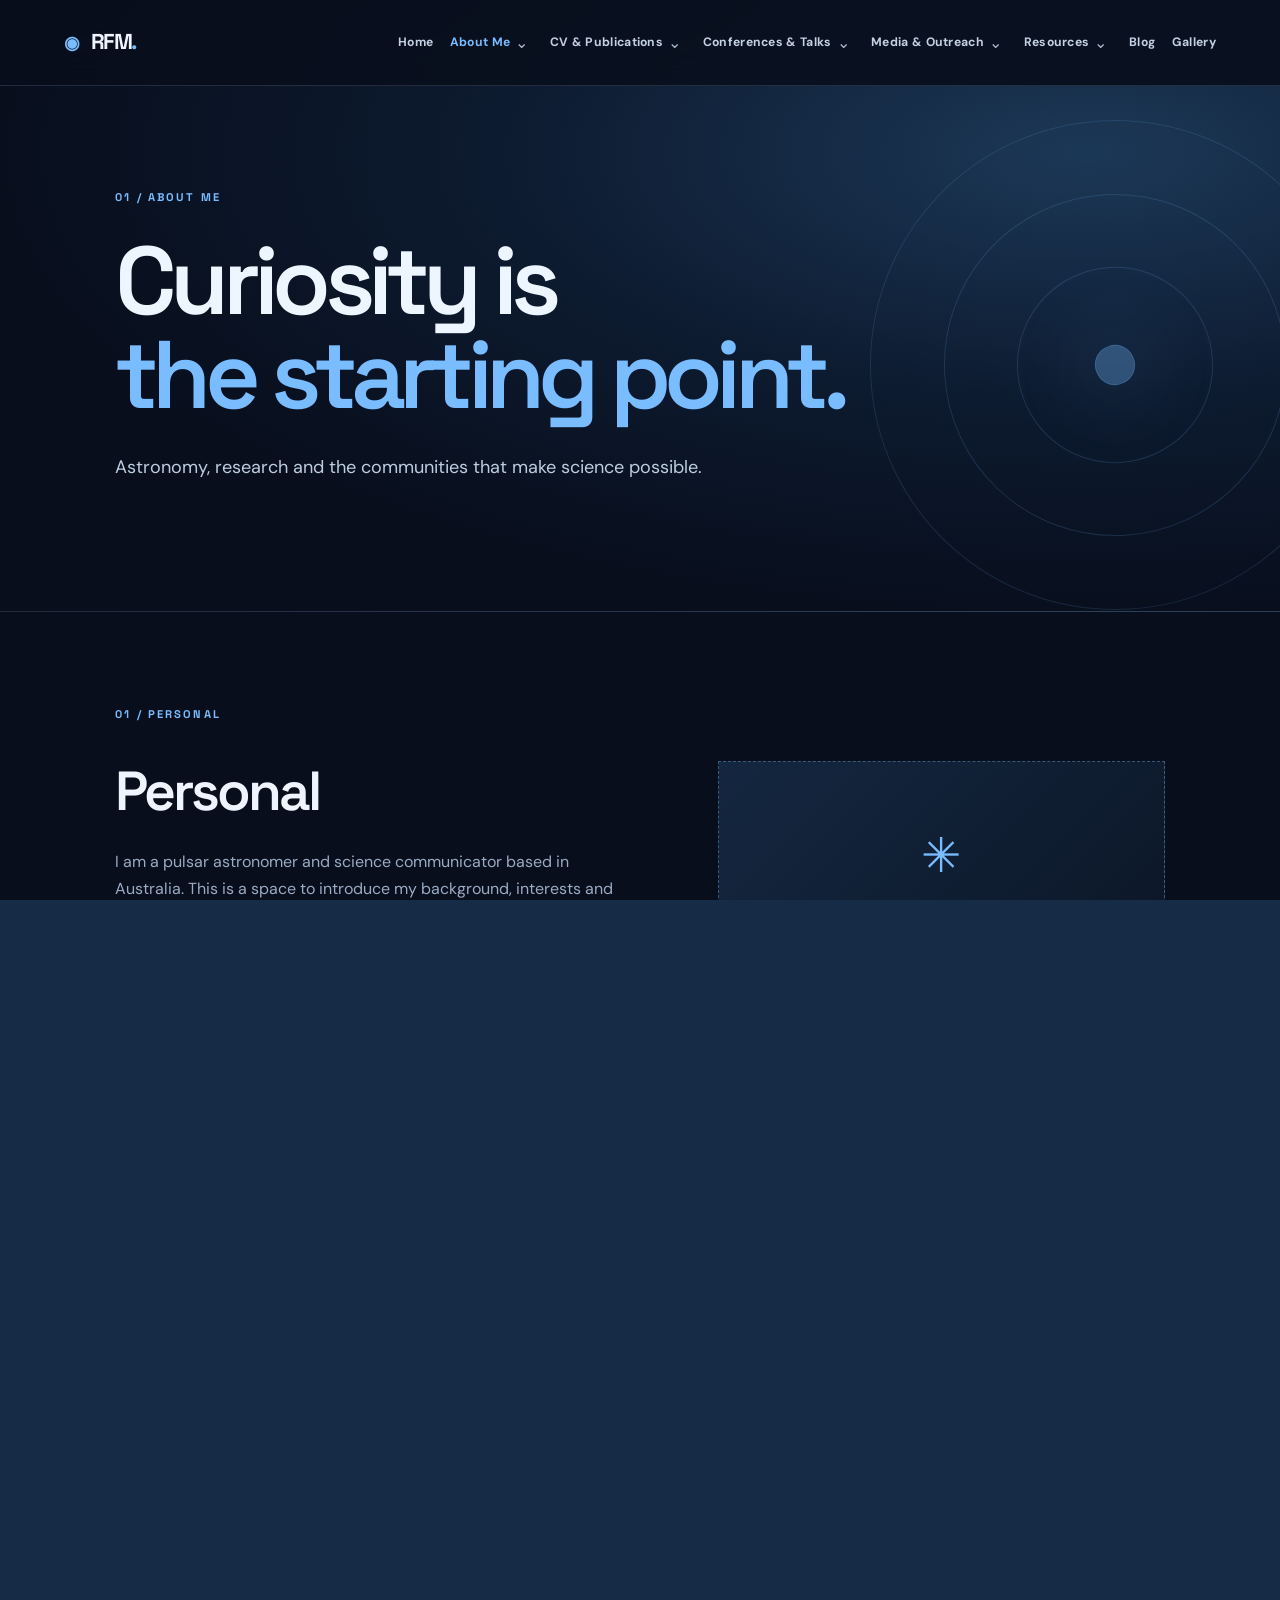
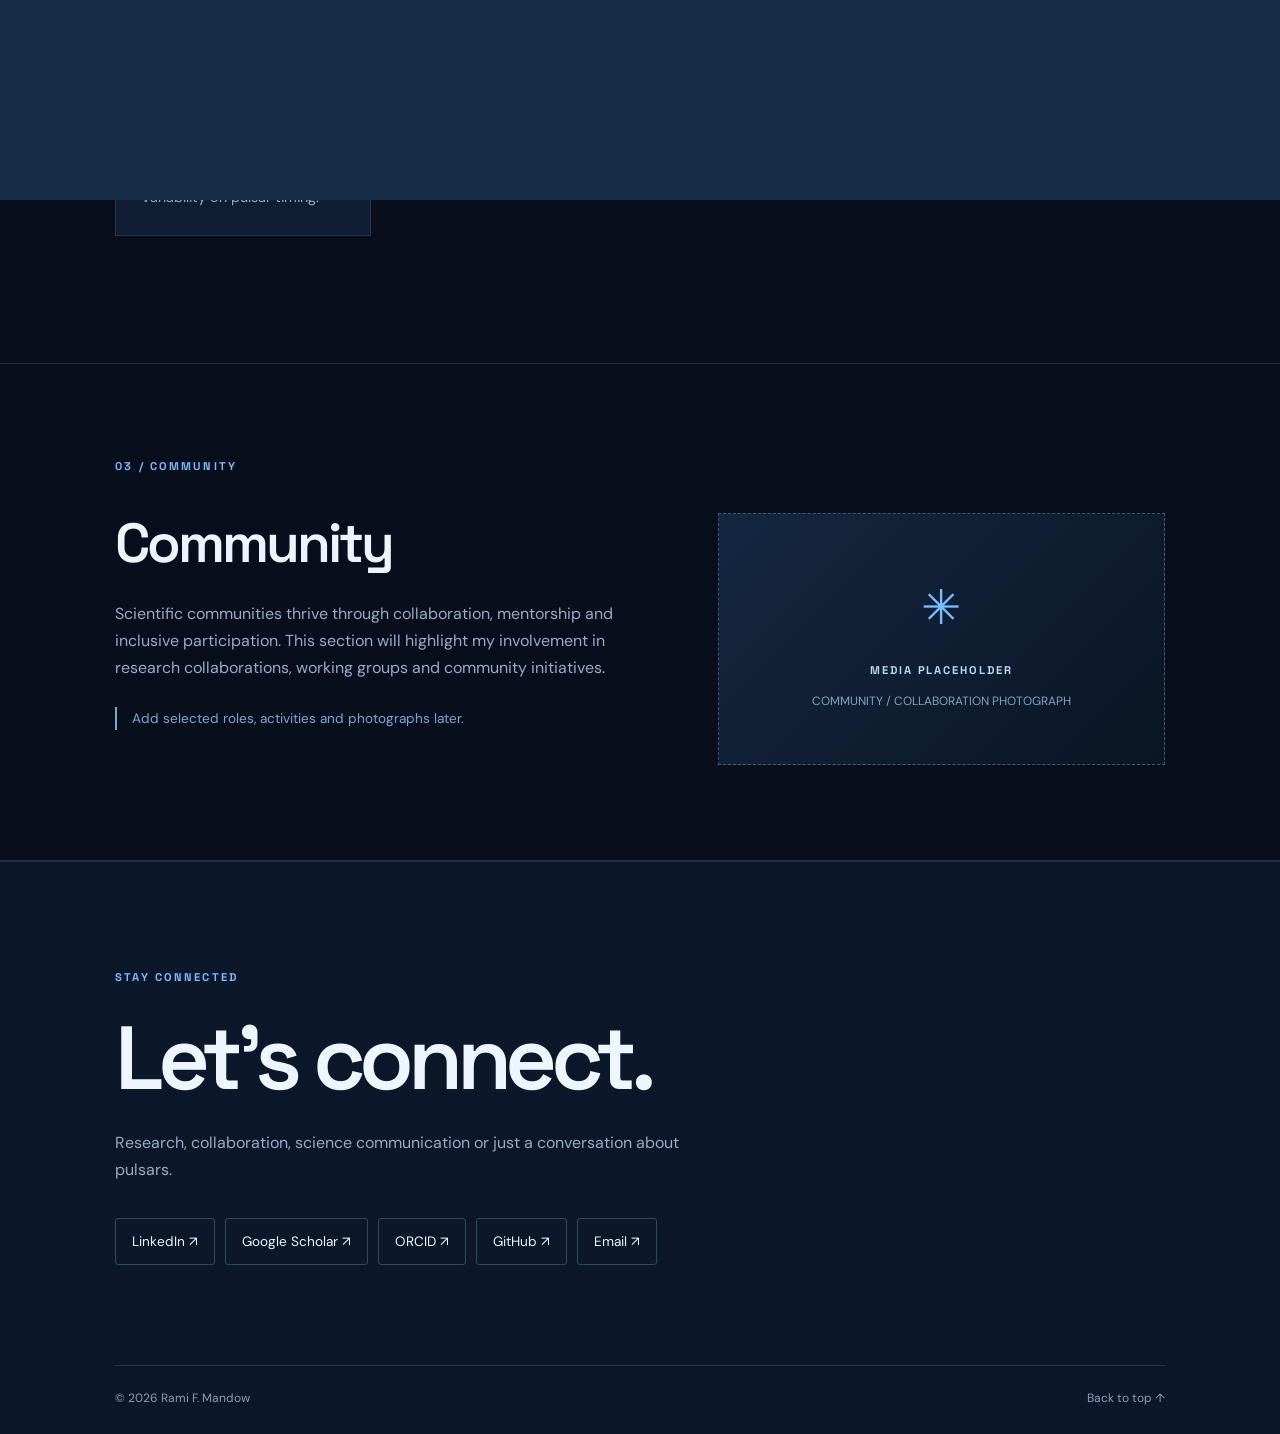
==== about.html @ 9b014511 "Add files via upload" ====
<!DOCTYPE html>

<html lang="en"><head><meta charset="utf-8"/><meta content="width=device-width,initial-scale=1" name="viewport"/><meta content="#080e1c" name="theme-color"/><meta content="Personal website of Rami F. Mandow, pulsar astronomer and science communicator." name="description"/><title>About Me | Rami F. Mandow</title><link href="assets/favicon.svg" rel="icon" type="image/svg+xml"/><link href="assets/css/style.css" rel="stylesheet"/><script defer="" src="assets/js/site.js"></script><script defer="" src="assets/js/content-config.js"></script><script defer="" src="assets/js/content.js"></script></head><body id="top"><div aria-hidden="true" class="page-transition"></div><div class="site-shell"><header class="site-header"><a aria-label="Rami F. Mandow, home" class="wordmark" href="index.html"><span class="mark">◉</span> RFM<span class="wordmark-dot">.</span></a><button aria-expanded="false" aria-label="Toggle navigation" class="menu-toggle"><span></span><span></span><span></span></button><nav aria-label="Main navigation" class="site-nav"><ul><li class="nav-item"><a class="nav-link" href="index.html">Home</a></li><li class="nav-item active"><a class="nav-link" href="about.html">About Me</a><button aria-expanded="false" aria-label="Open About Me submenu" class="dropdown-toggle">⌄</button><ul class="submenu"><li><a href="about.html#personal">Personal</a></li><li><a href="about.html#research-focus">Research Focus</a></li><li><a href="about.html#community">Community</a></li></ul></li><li class="nav-item"><a class="nav-link" href="cv-publications.html">CV &amp; Publications</a><button aria-expanded="false" aria-label="Open CV &amp; Publications submenu" class="dropdown-toggle">⌄</button><ul class="submenu"><li><a href="cv-publications.html#cv">CV</a></li><li><a href="cv-publications.html#publications">Publications</a></li></ul></li><li class="nav-item"><a class="nav-link" href="conferences-talks.html">Conferences &amp; Talks</a><button aria-expanded="false" aria-label="Open Conferences &amp; Talks submenu" class="dropdown-toggle">⌄</button><ul class="submenu"><li><a href="conferences-talks.html#conferences">Conferences</a></li><li><a href="conferences-talks.html#talks">Talks</a></li></ul></li><li class="nav-item"><a class="nav-link" href="media-outreach.html">Media &amp; Outreach</a><button aria-expanded="false" aria-label="Open Media &amp; Outreach submenu" class="dropdown-toggle">⌄</button><ul class="submenu"><li><a href="media-outreach.html#media">Media</a></li><li><a href="media-outreach.html#outreach">Outreach</a></li></ul></li><li class="nav-item"><a class="nav-link" href="resources.html">Resources</a><button aria-expanded="false" aria-label="Open Resources submenu" class="dropdown-toggle">⌄</button><ul class="submenu"><li><a href="resources.html#learning-resources">Learning Resources</a></li><li><a href="resources.html#scripts-calculators">Scripts &amp; Calculators</a></li></ul></li><li class="nav-item"><a class="nav-link" href="blog.html">Blog</a></li><li class="nav-item"><a class="nav-link" href="gallery.html">Gallery</a></li></ul></nav></header><main id="main"><section class="inner-hero reveal"><div class="eyebrow">01 / ABOUT ME</div><h1>Curiosity is<br/><em>the starting point.</em></h1><p class="lead">Astronomy, research and the communities that make science possible.</p><div aria-hidden="true" class="hero-orbit"><span></span><span></span><span></span></div></section><section class="content-section reveal" id="personal"><div class="section-index">01 / PERSONAL</div><div class="section-layout"><div><h2>Personal</h2><p>I am a pulsar astronomer and science communicator based in Australia. This is a space to introduce my background, interests and the path that brought me to astronomy.</p><p class="editor-note">Replace this introduction with your final biography.</p></div><div class="media-placeholder reveal" data-media-shape="landscape" data-optional-media=""><div class="placeholder-icon">✳</div><span>MEDIA PLACEHOLDER</span><small>PORTRAIT / PERSONAL PHOTOGRAPH</small></div></div></section><section class="content-section reveal" id="research-focus"><div class="section-index">02 / RESEARCH FOCUS</div><div class="section-layout"><div><h2>Research Focus</h2><p>My research focuses on long-term variability in millisecond pulsar emission, particularly discrete changes in pulse-profile morphology and their implications for precision timing and pulsar timing arrays.</p><div class="card-grid"><article class="info-card reveal"><div class="card-number">01</div><h3>Pulse-profile variability</h3><p>Understanding how pulsar emission changes over time.</p></article><article class="info-card reveal"><div class="card-number">02</div><h3>Polarimetry</h3><p>Investigating the polarised signatures of magnetospheric behaviour.</p></article><article class="info-card reveal"><div class="card-number">03</div><h3>Precision timing</h3><p>Exploring the effects of profile variability on pulsar timing.</p></article></div></div><div class="media-placeholder reveal" data-media-shape="landscape" data-optional-media=""><div class="placeholder-icon">✳</div><span>MEDIA PLACEHOLDER</span><small>PULSAR PROFILE / RESEARCH VISUALISATION</small></div></div></section><section class="content-section reveal" id="community"><div class="section-index">03 / COMMUNITY</div><div class="section-layout"><div><h2>Community</h2><p>Scientific communities thrive through collaboration, mentorship and inclusive participation. This section will highlight my involvement in research collaborations, working groups and community initiatives.</p><p class="editor-note">Add selected roles, activities and photographs later.</p></div><div class="media-placeholder reveal" data-media-shape="landscape" data-optional-media=""><div class="placeholder-icon">✳</div><span>MEDIA PLACEHOLDER</span><small>COMMUNITY / COLLABORATION PHOTOGRAPH</small></div></div></section></main><footer class="site-footer"><div><span class="footer-kicker">STAY CONNECTED</span><h2>Let's connect.</h2><p>Research, collaboration, science communication or just a conversation about pulsars.</p><div class="social-links"><a href="https://www.linkedin.com/in/ramimandow/" rel="noopener noreferrer" target="_blank">LinkedIn ↗</a><a href="https://scholar.google.com.au/citations?user=XycDTjoAAAAJ" rel="noopener noreferrer" target="_blank">Google Scholar ↗</a><a href="https://orcid.org/0000-0001-5131-522X" rel="noopener noreferrer" target="_blank">ORCID ↗</a><a href="https://github.com/cosmicrami" rel="noopener noreferrer" target="_blank">GitHub ↗</a><a href="mailto:rami.mandow@hdr.mq.edu.au">Email ↗</a></div></div><div class="footer-bottom"><span>© <span id="year">2026</span> Rami F. Mandow</span><a href="#top">Back to top ↑</a></div></footer></div></body></html>
---- assets/css/style.css ----
@import url('https://fonts.googleapis.com/css2?family=DM+Sans:wght@400;500;600;700&family=Space+Grotesk:wght@400;500;600;700&display=swap');:root{--bg:#080e1c;--bg2:#0d172a;--panel:#101e34;--text:#edf5ff;--muted:#9aabc3;--line:rgba(164,191,225,.17);--accent:#79bcff;--accent2:#d3eaff}*{box-sizing:border-box}html{scroll-behavior:smooth;scroll-padding-top:105px}body{margin:0;background:var(--bg);color:var(--text);font:16px/1.7 'DM Sans',sans-serif;overflow-x:hidden}body.nav-open{overflow:hidden}a{color:inherit;text-decoration:none}button{font:inherit}::selection{background:#315f93;color:white}.site-shell{overflow:hidden}.site-header{height:86px;position:fixed;inset:0 0 auto;z-index:50;display:flex;align-items:center;justify-content:space-between;padding:0 clamp(20px,5vw,86px);background:rgba(8,14,28,.88);backdrop-filter:blur(18px);border-bottom:1px solid var(--line)}.wordmark{font-family:'Space Grotesk',sans-serif;font-size:1.35rem;font-weight:700;letter-spacing:-.07em;white-space:nowrap}.mark{font-size:1.1rem;color:var(--accent);margin-right:9px}.wordmark-dot{color:var(--accent)}.site-nav>ul{list-style:none;display:flex;align-items:center;gap:clamp(8px,1.3vw,24px);padding:0;margin:0}.nav-item{position:relative;display:flex;align-items:center}.nav-link{font-size:.76rem;font-weight:700;letter-spacing:.025em;white-space:nowrap;color:#c4d1e3;transition:color .2s}.nav-item.active>.nav-link,.nav-link:hover{color:var(--accent)}.dropdown-toggle{border:0;background:none;color:#aabbd0;cursor:pointer;padding:4px 5px}.submenu{position:absolute;top:calc(100% + 22px);left:-15px;min-width:195px;list-style:none;padding:9px;background:#111e33;border:1px solid var(--line);border-radius:10px;box-shadow:0 18px 40px #0008;opacity:0;visibility:hidden;transform:translateY(-6px);transition:.2s}.submenu a{display:block;padding:9px 11px;font-size:.81rem;color:#c5d5e9;border-radius:6px}.submenu a:hover{background:#1b3452;color:white}.nav-item:hover .submenu,.nav-item:focus-within .submenu,.nav-item.expanded .submenu{opacity:1;visibility:visible;transform:none}.menu-toggle{display:none}.home-hero{min-height:100svh;position:relative;display:flex;align-items:center;padding:130px clamp(24px,9vw,155px) 90px;background:radial-gradient(ellipse at 78% 40%,#173b63 0%,#101e38 28%,#080e1c 66%)}.hero-media{position:absolute;inset:86px 0 0 43%;opacity:.85;overflow:hidden;mask-image:linear-gradient(90deg,transparent,#000 25%)}.hero-media:before,.hero-media:after{content:'';position:absolute;border:1px solid #78b9ff38;border-radius:50%;aspect-ratio:1;top:50%;left:60%;transform:translate(-50%,-50%) rotate(-28deg)}.hero-media:before{width:min(62vw,780px);box-shadow:0 0 120px #377bb327,inset 0 0 70px #327bb21a}.hero-media:after{width:min(36vw,440px);border-width:2px;box-shadow:0 0 100px #4bafff29}.placeholder-lines{position:absolute;inset:0;background:repeating-linear-gradient(0deg,transparent 0 58px,#84b9ff0a 59px 60px),repeating-linear-gradient(90deg,transparent 0 58px,#84b9ff0a 59px 60px)}.hero-media-label{position:absolute;bottom:80px;right:5%;font:600 .65rem 'Space Grotesk';letter-spacing:.14em;color:#a9c7e7;background:#0b1727d9;padding:12px 15px;border:1px solid #90c5ff37}.status-dot{display:inline-block;width:7px;height:7px;border-radius:50%;background:#76c7ff;margin-right:7px}.hero-content{position:relative;z-index:2;max-width:740px}.eyebrow,.section-index,.footer-kicker{font:700 .7rem 'Space Grotesk',sans-serif;letter-spacing:.19em;color:var(--accent);text-transform:uppercase}.separator{color:#6484a5;margin:0 12px}.hero-content h1{font:600 clamp(5.2rem,11vw,11rem)/.9 'Space Grotesk',sans-serif;letter-spacing:-.085em;margin:36px 0}.hero-content h1 em,h2 em,.inner-hero h1 em{font-style:normal;color:var(--accent)}.hero-content>p{font-size:clamp(1.05rem,1.6vw,1.35rem);max-width:530px;color:#bdcce0;line-height:1.65}.hero-actions{display:flex;gap:14px;flex-wrap:wrap;margin-top:37px}.btn{display:inline-flex;align-items:center;justify-content:space-between;gap:32px;border:1px solid #6ca8e2;padding:13px 21px;font-size:.83rem;font-weight:700;border-radius:3px;transition:.25s}.btn:hover{transform:translateY(-3px)}.btn-primary{background:var(--accent);color:#071426;border-color:var(--accent)}.btn-outline{color:var(--text)}.btn-disabled{opacity:.5;pointer-events:none;cursor:default}.scroll-cue{position:absolute;left:clamp(24px,9vw,155px);bottom:27px;display:flex;align-items:center;gap:18px;color:#a4b9d3;font:700 .65rem 'Space Grotesk';letter-spacing:.15em}.scroll-line{height:1px;width:70px;background:#87bfff}.hero-side-label{position:absolute;right:25px;top:50%;writing-mode:vertical-rl;letter-spacing:.25em;font-size:.63rem;color:#9db4d2}.intro-band,.feature-section,.statement-section{padding:clamp(70px,10vw,150px) clamp(24px,9vw,155px)}.intro-band{display:grid;grid-template-columns:1fr 2fr;gap:50px;border-top:1px solid var(--line);background:#0a1324}.intro-band h2,.statement-section h2{font:600 clamp(3rem,6vw,6rem)/1.05 'Space Grotesk';letter-spacing:-.065em;margin:0 0 26px}.intro-band p,.statement-section p{max-width:680px;color:var(--muted);font-size:1.14rem}.text-link{display:inline-block;margin-top:18px;color:var(--accent);font-weight:700}.feature-section{background:var(--bg)}.section-topline{display:flex;align-items:baseline;justify-content:space-between;gap:20px;margin-bottom:45px}.section-topline h2{font:600 clamp(2.1rem,4vw,4rem) 'Space Grotesk';letter-spacing:-.055em;margin:0}.feature-grid{display:grid;grid-template-columns:repeat(3,1fr);gap:14px}.feature-card{min-height:240px;position:relative;padding:30px;background:#101d31;border:1px solid var(--line);transition:background .3s,transform .3s}.feature-card:hover{background:#183253;transform:translateY(-5px)}.feature-card>span,.card-number{font:700 .72rem 'Space Grotesk';color:var(--accent)}.feature-card h3{font:600 1.55rem 'Space Grotesk';letter-spacing:-.04em;margin:58px 0 10px}.feature-card p{font-size:.84rem;color:var(--muted);margin:0}.feature-card b{position:absolute;top:22px;right:25px;font-size:1.2rem;color:var(--accent)}.statement-section{background:radial-gradient(ellipse at 85% 50%,#1d4061 0%,#0c192d 45%,#080e1c 80%);min-height:550px}.statement-section h2{margin-top:40px}.statement-section .btn{margin-top:20px}.inner-hero{min-height:560px;padding:190px clamp(24px,9vw,155px) 110px;position:relative;background:radial-gradient(ellipse at 85% 25%,#1c3857 0%,#0d1b30 38%,#080e1c 72%);overflow:hidden;border-bottom:1px solid var(--line)}.inner-hero h1{font:600 clamp(3.7rem,7.5vw,8rem)/.98 'Space Grotesk';letter-spacing:-.07em;margin:30px 0;position:relative;z-index:1}.inner-hero .lead{color:#bdcde0;max-width:670px;font-size:1.13rem;position:relative;z-index:1}.hero-orbit{position:absolute;right:-80px;top:120px;width:490px;height:490px;border:1px solid #74b8ff25;border-radius:50%;transform:rotate(-25deg)}.hero-orbit span{position:absolute;inset:15%;border:1px solid #74b8ff2a;border-radius:50%}.hero-orbit span:nth-child(2){inset:30%}.hero-orbit span:nth-child(3){inset:46%;background:#75baff55;box-shadow:0 0 85px #75baff55}.content-section{padding:95px clamp(24px,9vw,155px);border-bottom:1px solid var(--line);scroll-margin-top:86px}.section-index{margin-bottom:40px}.section-layout{display:grid;grid-template-columns:minmax(0,1fr) minmax(280px,.85fr);gap:clamp(35px,6vw,100px);align-items:start}.content-section h2{font:600 clamp(2.4rem,4.3vw,4.8rem)/1.1 'Space Grotesk';letter-spacing:-.055em;margin:0 0 26px}.content-section p{color:var(--muted);max-width:750px}.editor-note{font-size:.85rem;color:#78a9d2!important;border-left:2px solid #78a9d2;padding-left:15px;margin-top:25px}.media-placeholder{min-height:320px;display:flex;flex-direction:column;justify-content:center;align-items:center;gap:14px;text-align:center;border:1px dashed #6599c780;background:linear-gradient(135deg,#142740,#0b1525);padding:24px}.placeholder-icon{font-size:3rem;color:#79bcff}.media-placeholder span{font:700 .7rem 'Space Grotesk';letter-spacing:.17em;color:#b7d9f7}.media-placeholder small{font-size:.75rem;color:#86a2bf}.card-grid{display:grid;grid-template-columns:repeat(2,minmax(0,1fr));gap:14px;margin:32px 0}.info-card{border:1px solid var(--line);padding:26px;background:#101e33}.info-card h3{font:600 1.2rem 'Space Grotesk';margin:20px 0 8px}.info-card p{font-size:.9rem;margin:0}.link-stack{margin:30px 0;border-top:1px solid var(--line)}.link-stack a{display:flex;justify-content:space-between;padding:17px 0;border-bottom:1px solid var(--line);color:#d9e9fb;font-weight:600}.link-stack a:hover{color:var(--accent)}.gallery-grid{display:grid;grid-template-columns:repeat(3,1fr);gap:16px;margin-top:40px}.gallery-placeholder{aspect-ratio:1/1;display:flex;flex-direction:column;justify-content:space-between;padding:24px;background:linear-gradient(135deg,#1a3450,#0e1a2d);border:1px dashed #6697c366}.gallery-placeholder:nth-child(even){background:linear-gradient(135deg,#14273e,#0c182a)}.gallery-placeholder span{font-size:.8rem;color:var(--accent)}.gallery-placeholder strong{font:600 1.5rem 'Space Grotesk'}.gallery-placeholder small{font-size:.67rem;letter-spacing:.13em;color:#a8c7e5}.site-footer{padding:100px clamp(24px,9vw,155px) 25px;background:#0c1729;border-top:1px solid var(--line)}.site-footer h2{font:600 clamp(3.5rem,7vw,7rem) 'Space Grotesk';letter-spacing:-.07em;line-height:1;margin:25px 0}.site-footer p{color:var(--muted);max-width:600px}.social-links{display:flex;flex-wrap:wrap;gap:10px;margin-top:35px}.social-links a{padding:11px 16px;border:1px solid #587b9e7c;border-radius:3px;font-size:.85rem}.social-links a:hover{background:#183451}.footer-bottom{display:flex;gap:20px;justify-content:space-between;border-top:1px solid var(--line);margin-top:100px;padding-top:22px;color:#8c9eb6;font-size:.75rem}.page-transition{position:fixed;inset:0;z-index:100;background:#152b46;transform:translateY(100%);pointer-events:none;transition:transform .27s ease}.page-transition.enter{transform:translateY(0)}.reveal{opacity:0;transform:translateY(24px);transition:opacity .75s ease,transform .75s ease}.reveal.visible{opacity:1;transform:none}@media(max-width:1250px){.site-header{padding:0 25px}.site-nav>ul{gap:8px}.nav-link{font-size:.69rem}.dropdown-toggle{padding:3px}.feature-grid{grid-template-columns:repeat(2,1fr)}}@media(max-width:950px){.site-header{height:74px}.menu-toggle{display:flex;flex-direction:column;justify-content:center;gap:5px;background:none;border:0;padding:10px;cursor:pointer;z-index:2}.menu-toggle span{display:block;width:25px;height:2px;background:#d9eaff}.site-nav{display:none;position:absolute;top:74px;left:0;right:0;max-height:calc(100svh - 74px);overflow-y:auto;background:#0c182a;border-bottom:1px solid var(--line);padding:15px 25px 30px}.site-nav.open{display:block}.site-nav>ul{display:block}.nav-item{display:flex;flex-wrap:wrap;border-bottom:1px solid var(--line);justify-content:space-between}.nav-link{font-size:.94rem;padding:12px 0}.dropdown-toggle{padding:10px 16px}.submenu{position:static;order:3;flex-basis:100%;opacity:1;visibility:visible;transform:none;display:none;box-shadow:none;border:0;background:#13263d;padding:6px 12px;margin:0 0 10px}.nav-item.expanded .submenu{display:block}.nav-item:hover .submenu,.nav-item:focus-within .submenu{transform:none}.hero-media{inset:74px 0 0 25%;opacity:.5}.hero-content h1{font-size:clamp(5rem,13vw,8rem)}.inner-hero{padding-top:155px;min-height:470px}.hero-orbit{opacity:.35}.section-layout{grid-template-columns:1fr}.media-placeholder{min-height:250px}.intro-band{grid-template-columns:1fr;gap:25px}}@media(max-width:600px){.home-hero{padding:120px 25px 100px;min-height:780px}.hero-content h1{font-size:clamp(4.5rem,16vw,6.5rem)}.hero-content>p{font-size:1rem}.hero-media{inset:74px 0 0 0;mask-image:none;opacity:.28}.hero-media-label{bottom:95px;right:15px;left:15px;text-align:center;font-size:.52rem}.hero-side-label{display:none}.scroll-cue{left:25px}.feature-grid,.card-grid,.gallery-grid{grid-template-columns:1fr}.feature-card{min-height:205px}.feature-card h3{margin-top:40px}.section-topline{display:block}.section-topline h2{margin-top:20px}.inner-hero h1{font-size:clamp(3.4rem,13vw,5rem)}.inner-hero{padding-bottom:80px}.content-section{padding-top:70px;padding-bottom:70px}.footer-bottom{flex-direction:column;gap:10px}.site-footer{padding-top:75px}.site-footer h2{font-size:3.5rem}}@media(prefers-reduced-motion:reduce){html{scroll-behavior:auto}*,*:before,*:after{animation-duration:.01ms!important;transition-duration:.01ms!important}.reveal{opacity:1;transform:none}.page-transition{display:none}}
/* Version 2: flexible media and data-driven tiles */
[hidden]{display:none!important}.section-layout.no-media{display:block;max-width:920px}
.media-placeholder[data-media-shape="portrait"]{aspect-ratio:3/4;min-height:0}.media-placeholder[data-media-shape="square"]{aspect-ratio:1;min-height:0}.media-placeholder[data-media-shape="landscape"]{aspect-ratio:16/9;min-height:0}
.content-tile-grid{display:grid;grid-template-columns:repeat(3,minmax(0,1fr));gap:16px;margin-top:35px}
.content-tile{display:block;min-width:0;position:relative;background:#101d31;border:1px solid var(--line);overflow:hidden;transition:transform .25s,border-color .25s}
.content-tile.tile-linked:hover{transform:translateY(-5px);border-color:#79bcff80}
.tile-media{position:relative;overflow:hidden;background:linear-gradient(145deg,#1a3552,#0a172a);display:flex;align-items:center;justify-content:center}
.tile-media.shape-landscape{aspect-ratio:16/10}.tile-media.shape-square{aspect-ratio:1}.tile-media.shape-portrait{aspect-ratio:3/4}
.tile-media img{width:100%;height:100%;object-fit:cover;display:block}.tile-image-placeholder{font:700 .63rem 'Space Grotesk';letter-spacing:.16em;color:#84a7c8;border:1px dashed #5b88b36e;padding:12px}
.tile-copy{position:relative;padding:23px 24px 25px}.tile-meta{font:700 .65rem 'Space Grotesk';letter-spacing:.13em;color:var(--accent);text-transform:uppercase}.tile-copy h3{font:600 1.4rem 'Space Grotesk';letter-spacing:-.04em;margin:12px 0 8px}.tile-copy p{font-size:.88rem;margin:0;color:var(--muted)}.tile-arrow{position:absolute;right:20px;top:23px;color:var(--accent)}
.gallery-categories .tile-media{aspect-ratio:1}.gallery-categories .tile-copy{padding:18px 22px}.gallery-categories .tile-copy h3{margin:0}.gallery-categories .tile-meta{display:none}
.hero-video{position:absolute;inset:0;width:100%;height:100%;object-fit:cover;opacity:.75;z-index:0}.hero-media:has(.hero-video) .placeholder-lines{pointer-events:none}
@media(max-width:900px){.content-tile-grid{grid-template-columns:repeat(2,minmax(0,1fr))}}@media(max-width:600px){.content-tile-grid{grid-template-columns:1fr}}
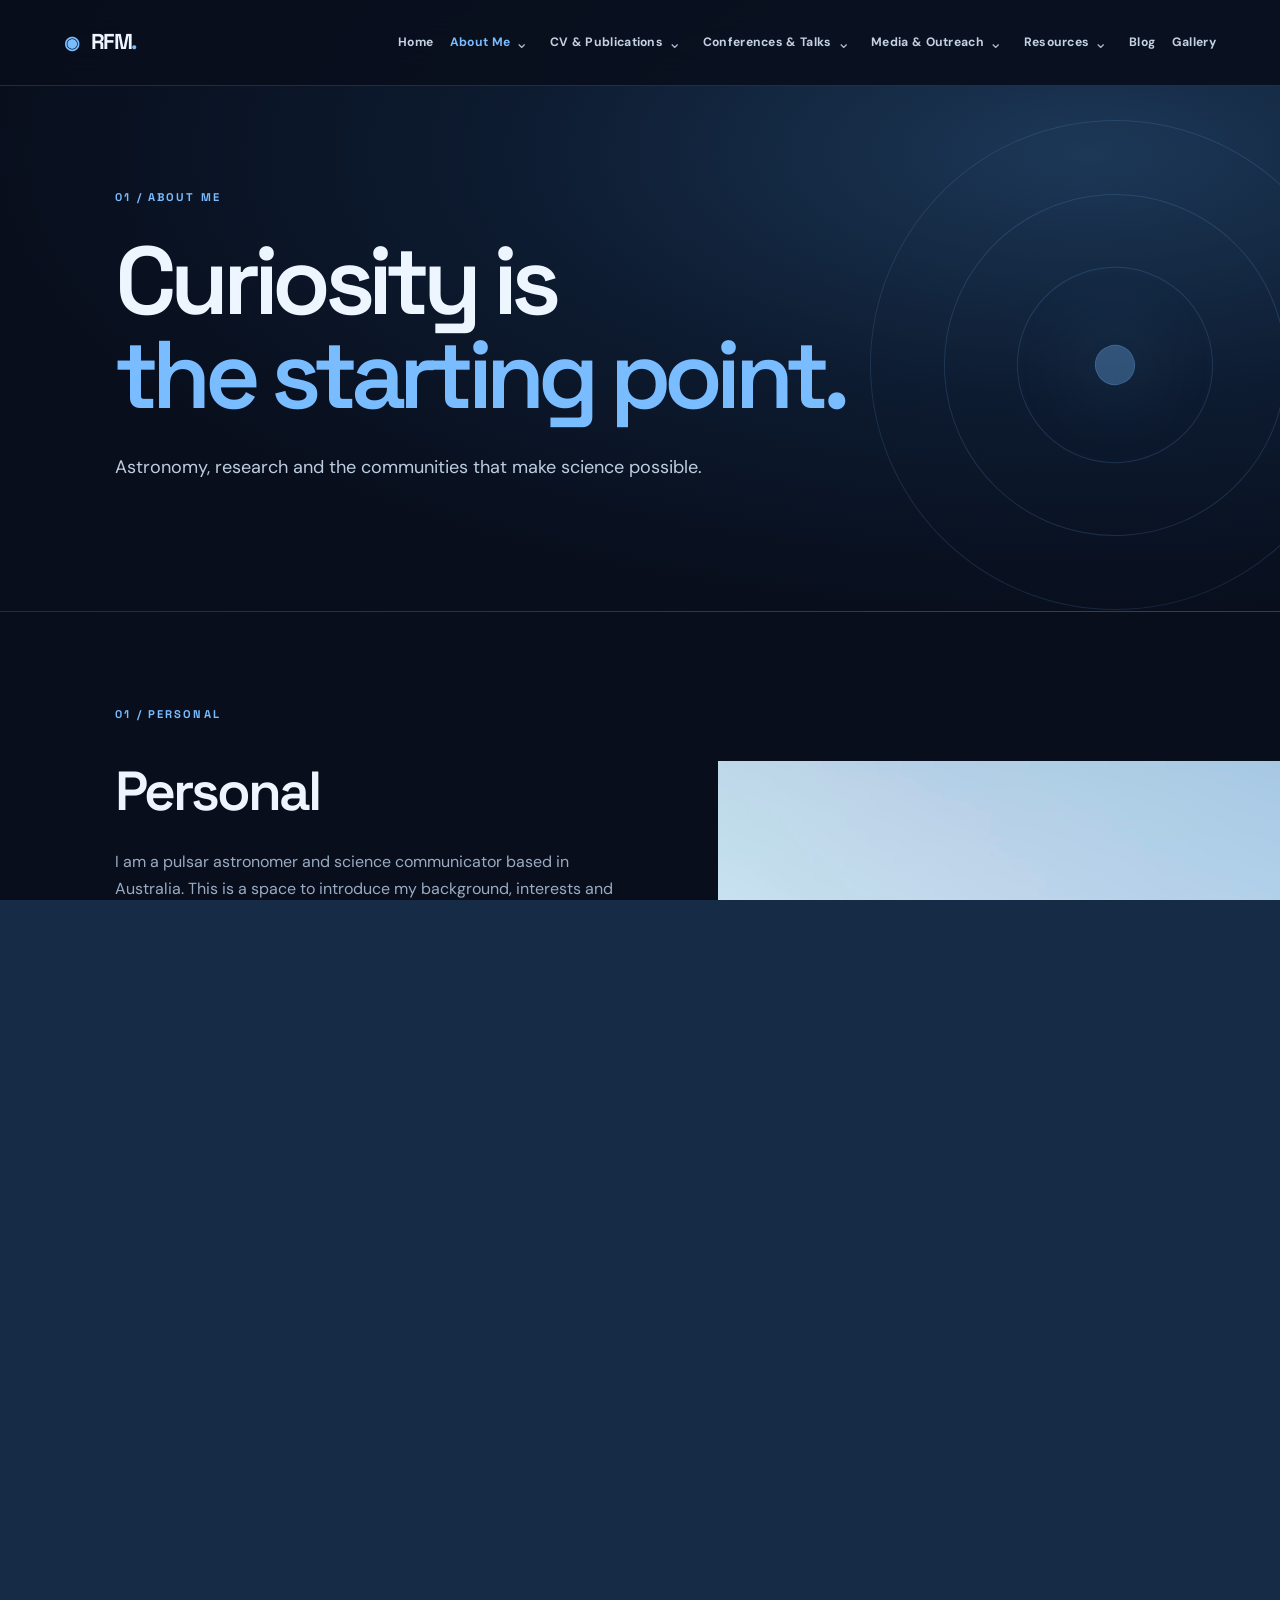
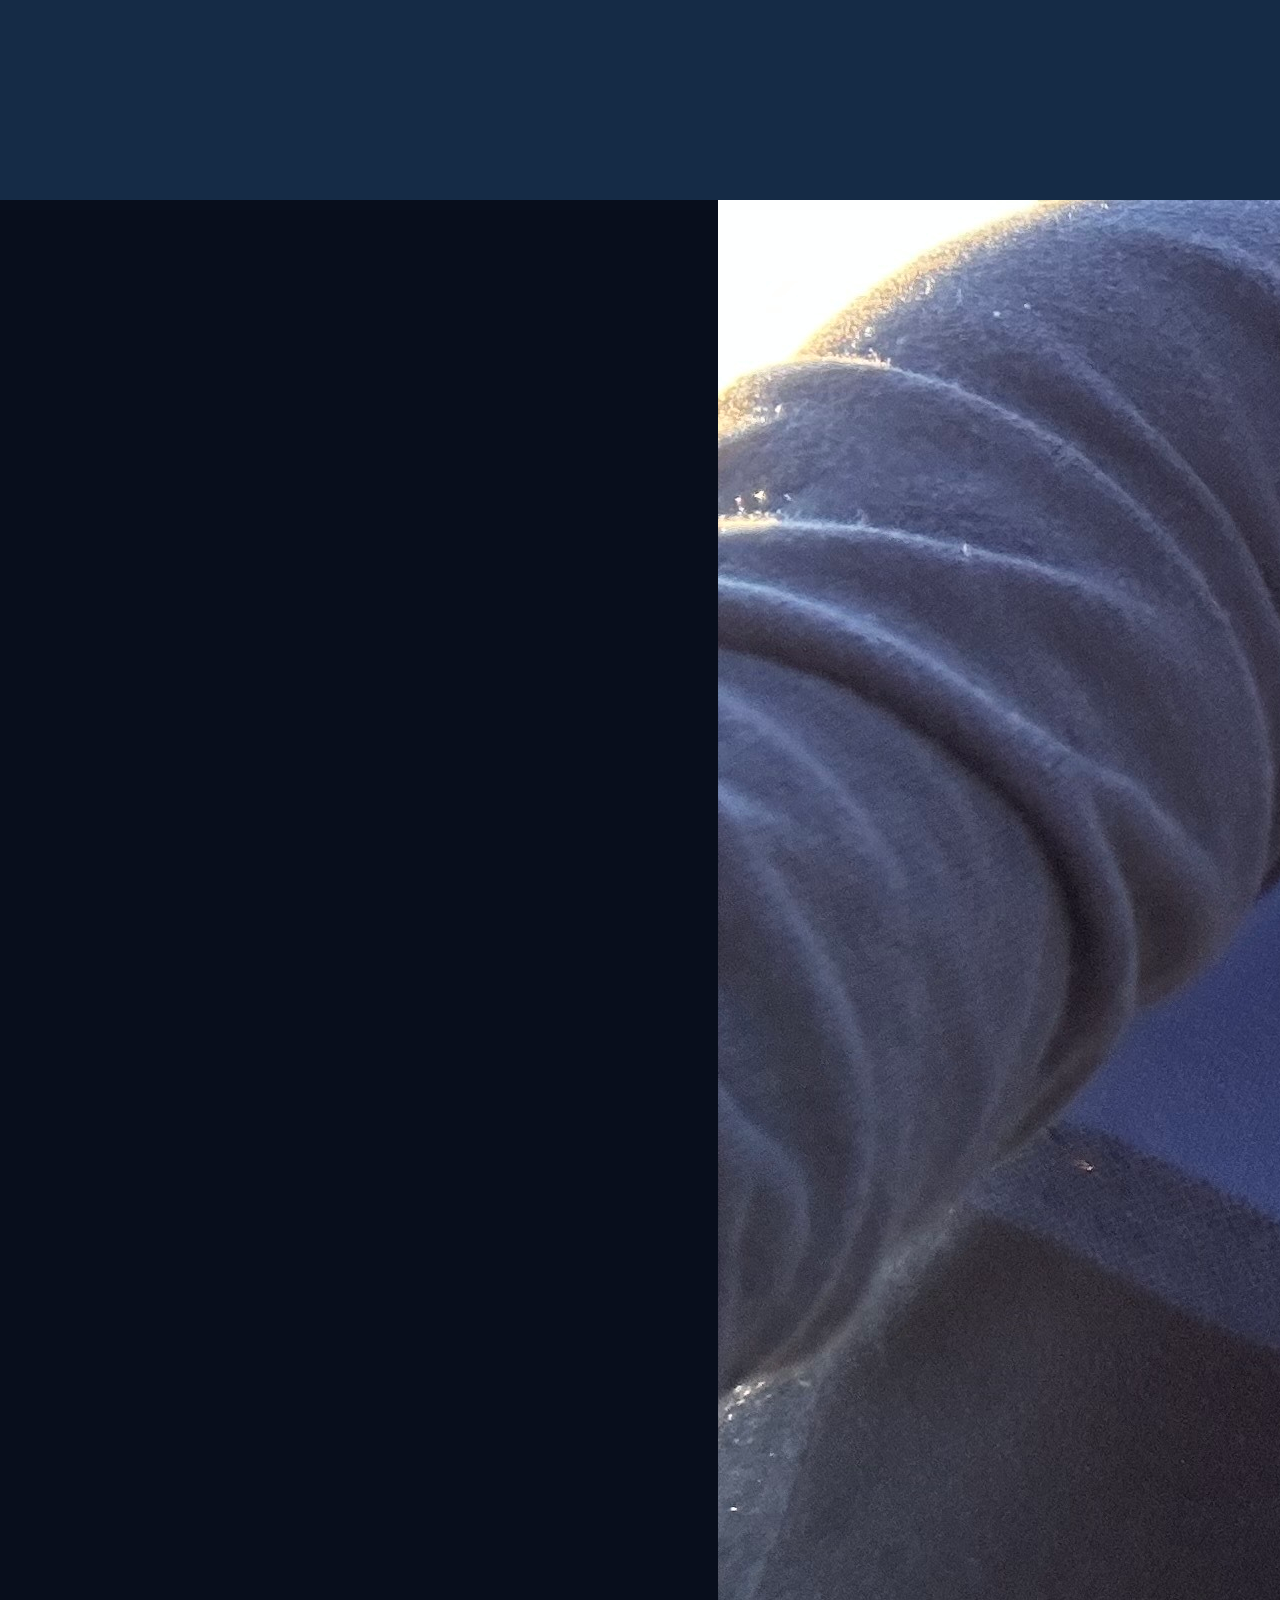
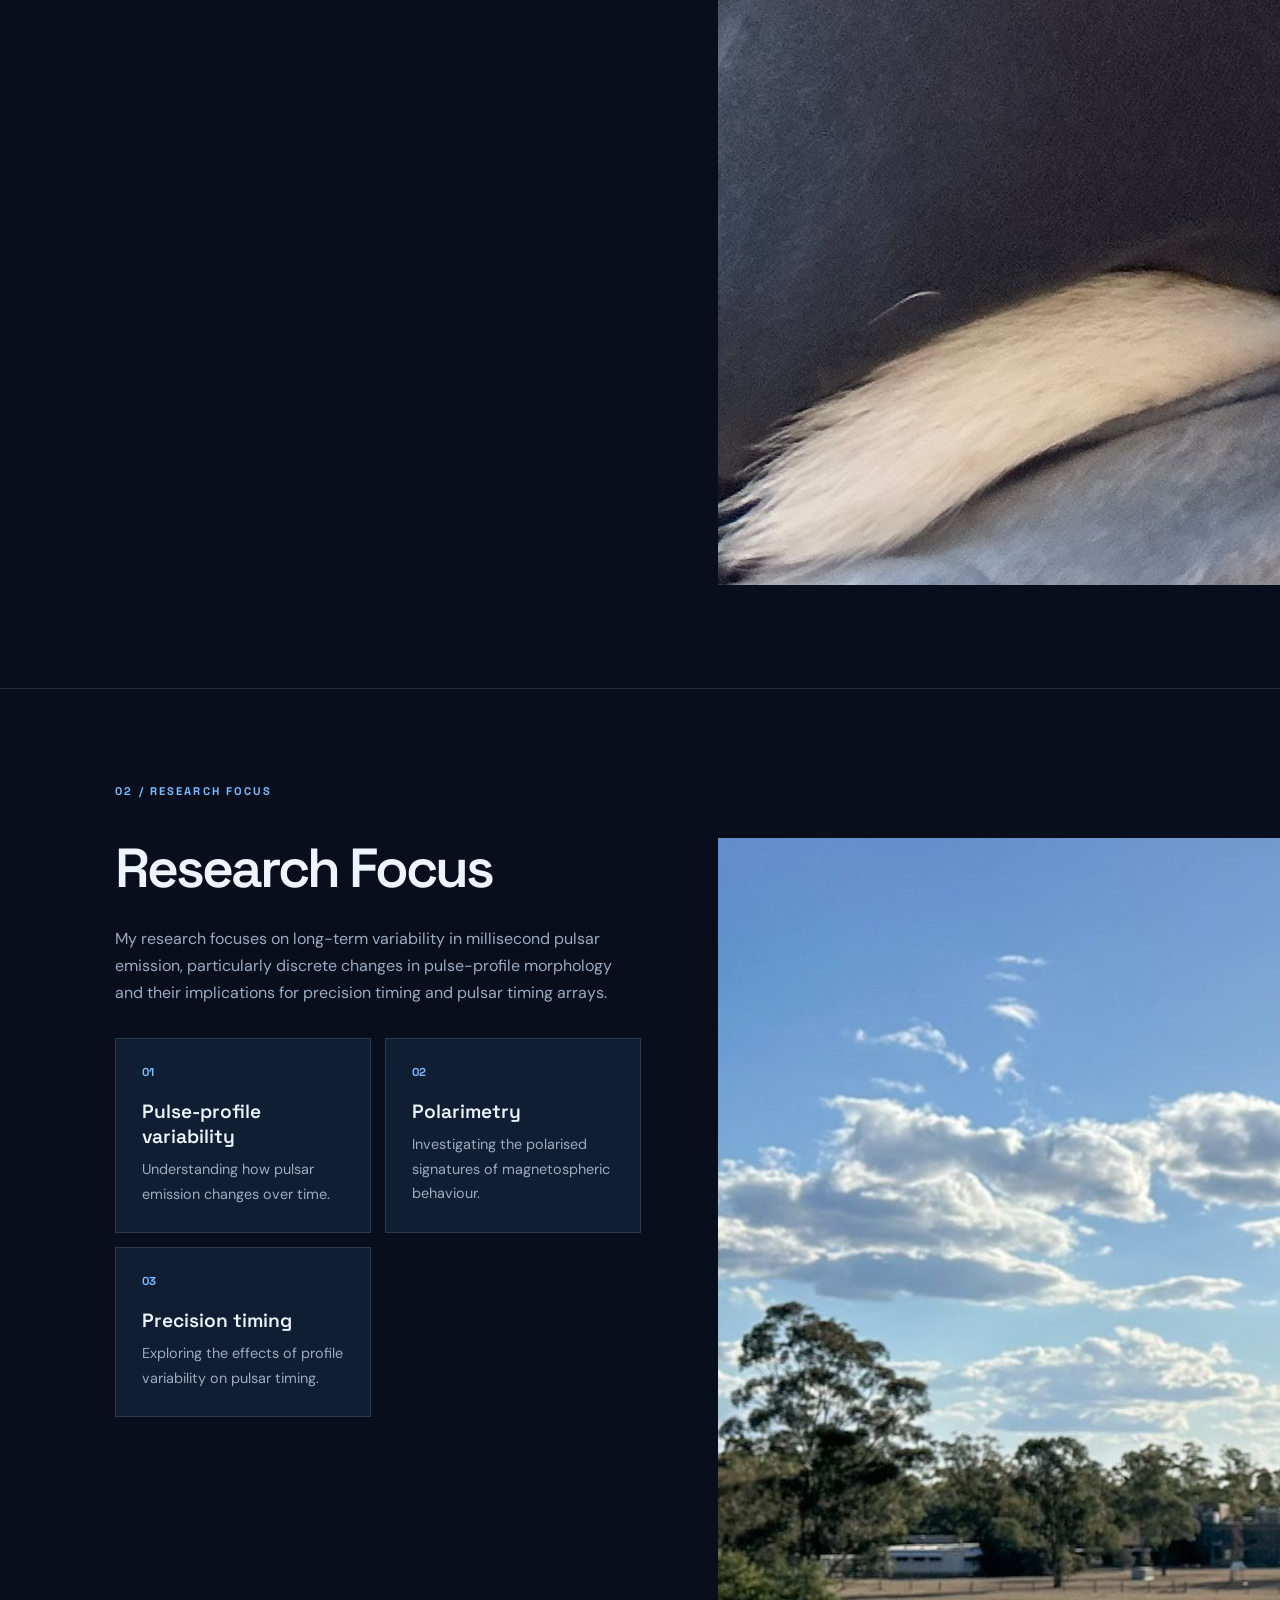
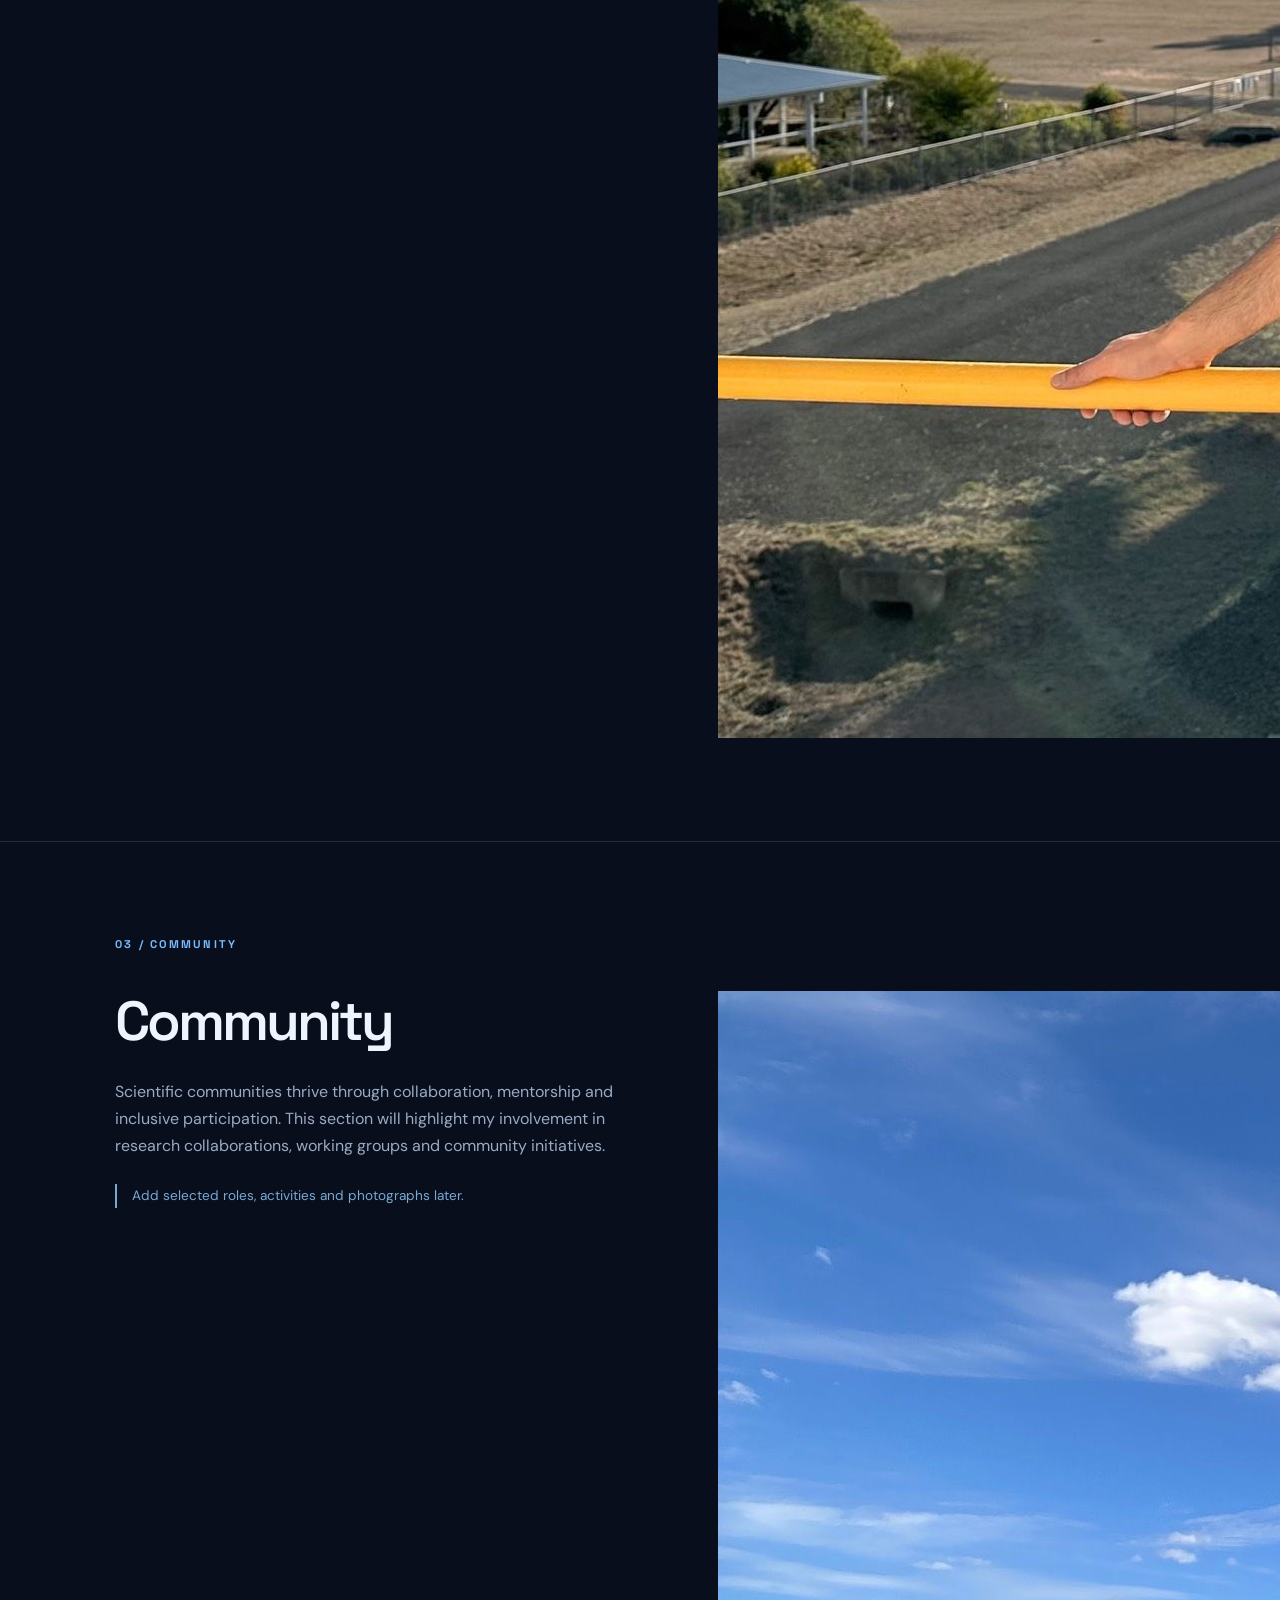
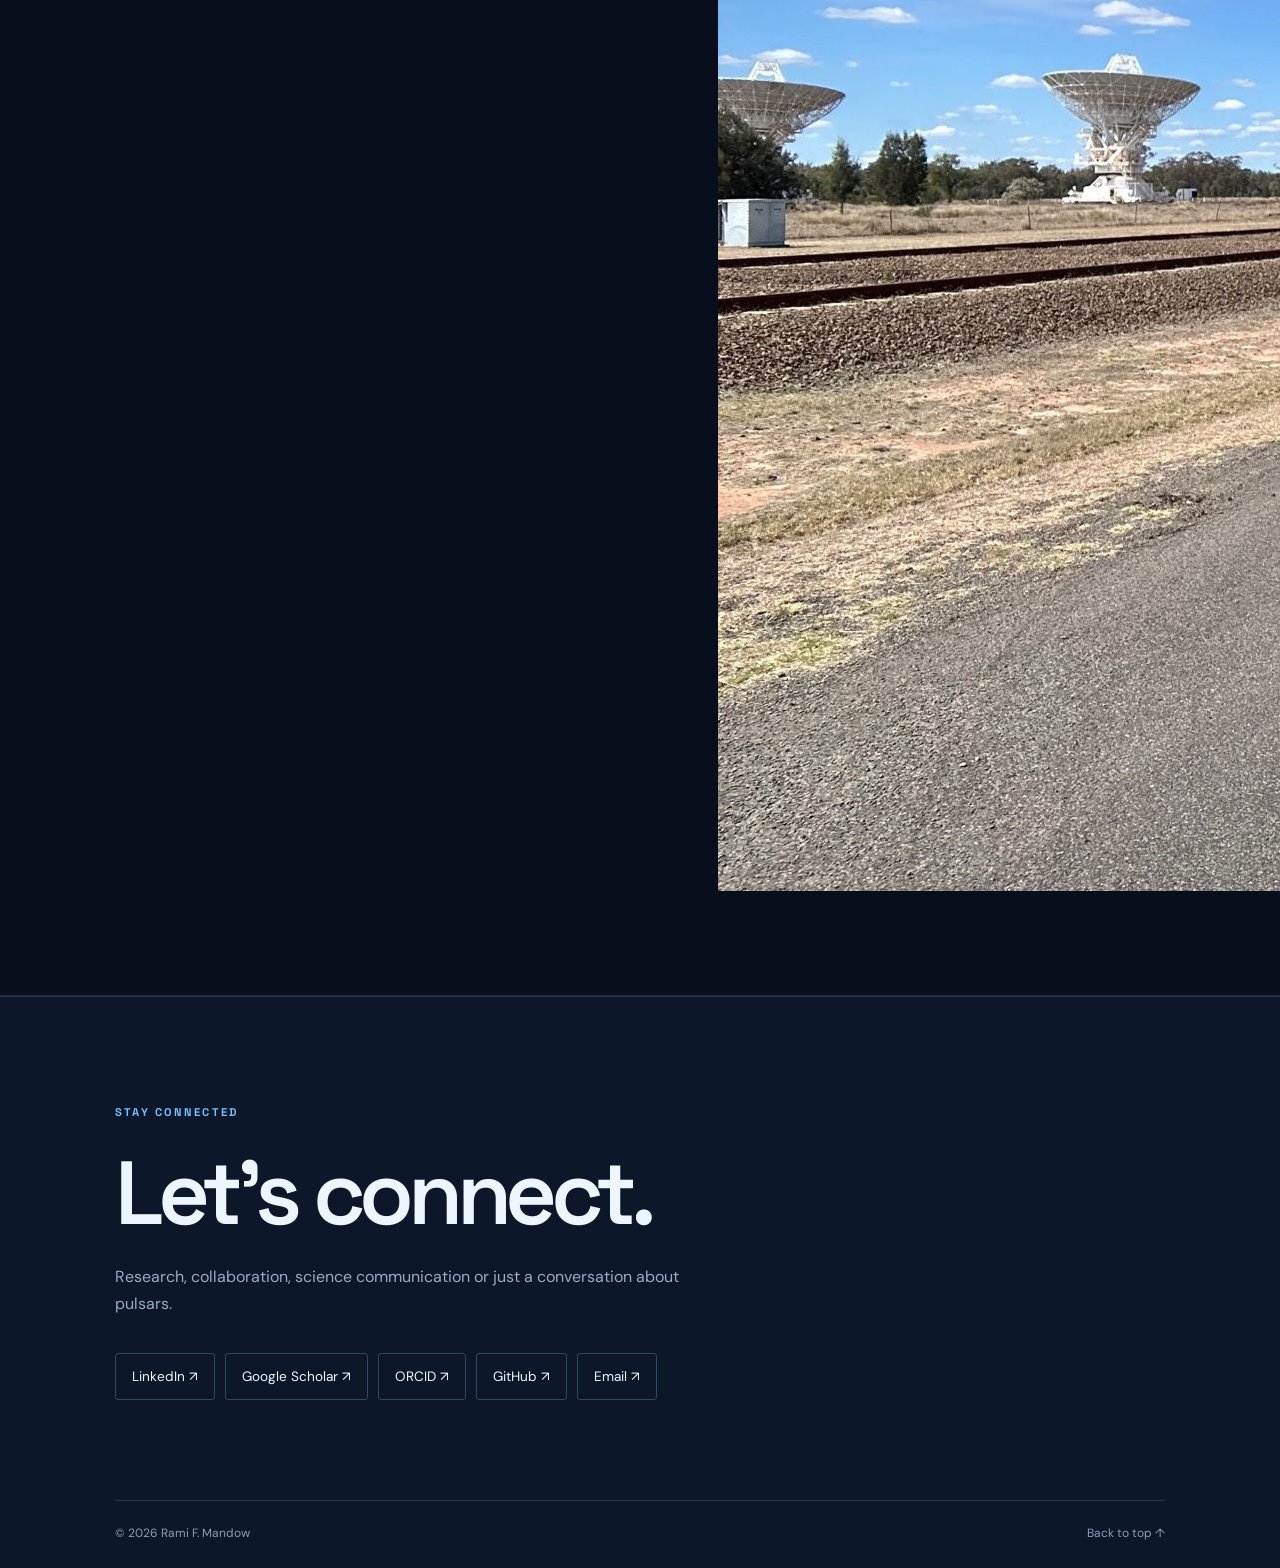
==== commit adb238d6: "Update about image updates.html" ====
--- a/about.html
+++ b/about.html
@@ -1,3 +1,291 @@
+
 <!DOCTYPE html>
-
-<html lang="en"><head><meta charset="utf-8"/><meta content="width=device-width,initial-scale=1" name="viewport"/><meta content="#080e1c" name="theme-color"/><meta content="Personal website of Rami F. Mandow, pulsar astronomer and science communicator." name="description"/><title>About Me | Rami F. Mandow</title><link href="assets/favicon.svg" rel="icon" type="image/svg+xml"/><link href="assets/css/style.css" rel="stylesheet"/><script defer="" src="assets/js/site.js"></script><script defer="" src="assets/js/content-config.js"></script><script defer="" src="assets/js/content.js"></script></head><body id="top"><div aria-hidden="true" class="page-transition"></div><div class="site-shell"><header class="site-header"><a aria-label="Rami F. Mandow, home" class="wordmark" href="index.html"><span class="mark">◉</span> RFM<span class="wordmark-dot">.</span></a><button aria-expanded="false" aria-label="Toggle navigation" class="menu-toggle"><span></span><span></span><span></span></button><nav aria-label="Main navigation" class="site-nav"><ul><li class="nav-item"><a class="nav-link" href="index.html">Home</a></li><li class="nav-item active"><a class="nav-link" href="about.html">About Me</a><button aria-expanded="false" aria-label="Open About Me submenu" class="dropdown-toggle">⌄</button><ul class="submenu"><li><a href="about.html#personal">Personal</a></li><li><a href="about.html#research-focus">Research Focus</a></li><li><a href="about.html#community">Community</a></li></ul></li><li class="nav-item"><a class="nav-link" href="cv-publications.html">CV &amp; Publications</a><button aria-expanded="false" aria-label="Open CV &amp; Publications submenu" class="dropdown-toggle">⌄</button><ul class="submenu"><li><a href="cv-publications.html#cv">CV</a></li><li><a href="cv-publications.html#publications">Publications</a></li></ul></li><li class="nav-item"><a class="nav-link" href="conferences-talks.html">Conferences &amp; Talks</a><button aria-expanded="false" aria-label="Open Conferences &amp; Talks submenu" class="dropdown-toggle">⌄</button><ul class="submenu"><li><a href="conferences-talks.html#conferences">Conferences</a></li><li><a href="conferences-talks.html#talks">Talks</a></li></ul></li><li class="nav-item"><a class="nav-link" href="media-outreach.html">Media &amp; Outreach</a><button aria-expanded="false" aria-label="Open Media &amp; Outreach submenu" class="dropdown-toggle">⌄</button><ul class="submenu"><li><a href="media-outreach.html#media">Media</a></li><li><a href="media-outreach.html#outreach">Outreach</a></li></ul></li><li class="nav-item"><a class="nav-link" href="resources.html">Resources</a><button aria-expanded="false" aria-label="Open Resources submenu" class="dropdown-toggle">⌄</button><ul class="submenu"><li><a href="resources.html#learning-resources">Learning Resources</a></li><li><a href="resources.html#scripts-calculators">Scripts &amp; Calculators</a></li></ul></li><li class="nav-item"><a class="nav-link" href="blog.html">Blog</a></li><li class="nav-item"><a class="nav-link" href="gallery.html">Gallery</a></li></ul></nav></header><main id="main"><section class="inner-hero reveal"><div class="eyebrow">01 / ABOUT ME</div><h1>Curiosity is<br/><em>the starting point.</em></h1><p class="lead">Astronomy, research and the communities that make science possible.</p><div aria-hidden="true" class="hero-orbit"><span></span><span></span><span></span></div></section><section class="content-section reveal" id="personal"><div class="section-index">01 / PERSONAL</div><div class="section-layout"><div><h2>Personal</h2><p>I am a pulsar astronomer and science communicator based in Australia. This is a space to introduce my background, interests and the path that brought me to astronomy.</p><p class="editor-note">Replace this introduction with your final biography.</p></div><div class="media-placeholder reveal" data-media-shape="landscape" data-optional-media=""><div class="placeholder-icon">✳</div><span>MEDIA PLACEHOLDER</span><small>PORTRAIT / PERSONAL PHOTOGRAPH</small></div></div></section><section class="content-section reveal" id="research-focus"><div class="section-index">02 / RESEARCH FOCUS</div><div class="section-layout"><div><h2>Research Focus</h2><p>My research focuses on long-term variability in millisecond pulsar emission, particularly discrete changes in pulse-profile morphology and their implications for precision timing and pulsar timing arrays.</p><div class="card-grid"><article class="info-card reveal"><div class="card-number">01</div><h3>Pulse-profile variability</h3><p>Understanding how pulsar emission changes over time.</p></article><article class="info-card reveal"><div class="card-number">02</div><h3>Polarimetry</h3><p>Investigating the polarised signatures of magnetospheric behaviour.</p></article><article class="info-card reveal"><div class="card-number">03</div><h3>Precision timing</h3><p>Exploring the effects of profile variability on pulsar timing.</p></article></div></div><div class="media-placeholder reveal" data-media-shape="landscape" data-optional-media=""><div class="placeholder-icon">✳</div><span>MEDIA PLACEHOLDER</span><small>PULSAR PROFILE / RESEARCH VISUALISATION</small></div></div></section><section class="content-section reveal" id="community"><div class="section-index">03 / COMMUNITY</div><div class="section-layout"><div><h2>Community</h2><p>Scientific communities thrive through collaboration, mentorship and inclusive participation. This section will highlight my involvement in research collaborations, working groups and community initiatives.</p><p class="editor-note">Add selected roles, activities and photographs later.</p></div><div class="media-placeholder reveal" data-media-shape="landscape" data-optional-media=""><div class="placeholder-icon">✳</div><span>MEDIA PLACEHOLDER</span><small>COMMUNITY / COLLABORATION PHOTOGRAPH</small></div></div></section></main><footer class="site-footer"><div><span class="footer-kicker">STAY CONNECTED</span><h2>Let's connect.</h2><p>Research, collaboration, science communication or just a conversation about pulsars.</p><div class="social-links"><a href="https://www.linkedin.com/in/ramimandow/" rel="noopener noreferrer" target="_blank">LinkedIn ↗</a><a href="https://scholar.google.com.au/citations?user=XycDTjoAAAAJ" rel="noopener noreferrer" target="_blank">Google Scholar ↗</a><a href="https://orcid.org/0000-0001-5131-522X" rel="noopener noreferrer" target="_blank">ORCID ↗</a><a href="https://github.com/cosmicrami" rel="noopener noreferrer" target="_blank">GitHub ↗</a><a href="mailto:rami.mandow@hdr.mq.edu.au">Email ↗</a></div></div><div class="footer-bottom"><span>© <span id="year">2026</span> Rami F. Mandow</span><a href="#top">Back to top ↑</a></div></footer></div></body></html>+<html lang="en">
+
+<head>
+    <meta charset="utf-8" />
+    <meta name="viewport" content="width=device-width, initial-scale=1" />
+    <meta name="theme-color" content="#080e1c" />
+    <meta name="description" content="Personal website of Rami F. Mandow, pulsar astronomer and science communicator." />
+
+    <title>About Me | Rami F. Mandow</title>
+
+    <link rel="icon" type="image/svg+xml" href="assets/favicon.svg" />
+    <link rel="stylesheet" href="assets/css/style.css" />
+
+    <script defer src="assets/js/site.js"></script>
+    <script defer src="assets/js/content-config.js"></script>
+    <script defer src="assets/js/content.js"></script>
+</head>
+
+<body id="top">
+
+    <div class="page-transition" aria-hidden="true"></div>
+
+    <div class="site-shell">
+
+        <!-- HEADER / NAVIGATION -->
+        <header class="site-header">
+
+            <a class="wordmark" href="index.html" aria-label="Rami F. Mandow, home">
+                <span class="mark">◉</span>
+                RFM<span class="wordmark-dot">.</span>
+            </a>
+
+            <button class="menu-toggle" aria-expanded="false" aria-label="Toggle navigation">
+                <span></span>
+                <span></span>
+                <span></span>
+            </button>
+
+            <nav class="site-nav" aria-label="Main navigation">
+                <ul>
+
+                    <li class="nav-item">
+                        <a class="nav-link" href="index.html">Home</a>
+                    </li>
+
+                    <li class="nav-item active">
+                        <a class="nav-link" href="about.html">About Me</a>
+                        <button class="dropdown-toggle" aria-expanded="false" aria-label="Open About Me submenu">⌄</button>
+                        <ul class="submenu">
+                            <li><a href="about.html#personal">Personal</a></li>
+                            <li><a href="about.html#research-focus">Research Focus</a></li>
+                            <li><a href="about.html#community">Community</a></li>
+                        </ul>
+                    </li>
+
+                    <li class="nav-item">
+                        <a class="nav-link" href="cv-publications.html">CV &amp; Publications</a>
+                        <button class="dropdown-toggle" aria-expanded="false" aria-label="Open CV &amp; Publications submenu">⌄</button>
+                        <ul class="submenu">
+                            <li><a href="cv-publications.html#cv">CV</a></li>
+                            <li><a href="cv-publications.html#publications">Publications</a></li>
+                        </ul>
+                    </li>
+
+                    <li class="nav-item">
+                        <a class="nav-link" href="conferences-talks.html">Conferences &amp; Talks</a>
+                        <button class="dropdown-toggle" aria-expanded="false" aria-label="Open Conferences &amp; Talks submenu">⌄</button>
+                        <ul class="submenu">
+                            <li><a href="conferences-talks.html#conferences">Conferences</a></li>
+                            <li><a href="conferences-talks.html#talks">Talks</a></li>
+                        </ul>
+                    </li>
+
+                    <li class="nav-item">
+                        <a class="nav-link" href="media-outreach.html">Media &amp; Outreach</a>
+                        <button class="dropdown-toggle" aria-expanded="false" aria-label="Open Media &amp; Outreach submenu">⌄</button>
+                        <ul class="submenu">
+                            <li><a href="media-outreach.html#media">Media</a></li>
+                            <li><a href="media-outreach.html#outreach">Outreach</a></li>
+                        </ul>
+                    </li>
+
+                    <li class="nav-item">
+                        <a class="nav-link" href="resources.html">Resources</a>
+                        <button class="dropdown-toggle" aria-expanded="false" aria-label="Open Resources submenu">⌄</button>
+                        <ul class="submenu">
+                            <li><a href="resources.html#learning-resources">Learning Resources</a></li>
+                            <li><a href="resources.html#scripts-calculators">Scripts &amp; Calculators</a></li>
+                        </ul>
+                    </li>
+
+                    <li class="nav-item">
+                        <a class="nav-link" href="blog.html">Blog</a>
+                    </li>
+
+                    <li class="nav-item">
+                        <a class="nav-link" href="gallery.html">Gallery</a>
+                    </li>
+
+                </ul>
+            </nav>
+
+        </header>
+
+        <main id="main">
+
+            <!-- ABOUT PAGE INTRODUCTION -->
+            <section class="inner-hero reveal">
+
+                <div class="eyebrow">01 / ABOUT ME</div>
+
+                <h1>
+                    Curiosity is<br />
+                    <em>the starting point.</em>
+                </h1>
+
+                <p class="lead">
+                    Astronomy, research and the communities that make science possible.
+                </p>
+
+                <div class="hero-orbit" aria-hidden="true">
+                    <span></span>
+                    <span></span>
+                    <span></span>
+                </div>
+
+            </section>
+
+            <!-- PERSONAL -->
+            <section class="content-section reveal" id="personal">
+
+                <div class="section-index">01 / PERSONAL</div>
+
+                <div class="section-layout">
+
+                    <div>
+                        <h2>Personal</h2>
+
+                        <p>
+                            I am a pulsar astronomer and science communicator based in Australia.
+                            This is a space to introduce my background, interests and the path
+                            that brought me to astronomy.
+                        </p>
+
+                        <p class="editor-note">
+                            Replace this introduction with your final biography.
+                        </p>
+                    </div>
+
+                    <div class="about-photo reveal" data-media-shape="landscape">
+                        <img
+                            src="assets/media/about-personal.jpg"
+                            alt="A man wearing a cap and taking a selfie with a small white dog in his lap."
+                            loading="lazy"
+                        />
+                    </div>
+
+                </div>
+
+            </section>
+
+            <!-- RESEARCH FOCUS -->
+            <section class="content-section reveal" id="research-focus">
+
+                <div class="section-index">02 / RESEARCH FOCUS</div>
+
+                <div class="section-layout">
+
+                    <div>
+
+                        <h2>Research Focus</h2>
+
+                        <p>
+                            My research focuses on long-term variability in millisecond pulsar
+                            emission, particularly discrete changes in pulse-profile morphology
+                            and their implications for precision timing and pulsar timing arrays.
+                        </p>
+
+                        <div class="card-grid">
+
+                            <article class="info-card reveal">
+                                <div class="card-number">01</div>
+                                <h3>Pulse-profile variability</h3>
+                                <p>Understanding how pulsar emission changes over time.</p>
+                            </article>
+
+                            <article class="info-card reveal">
+                                <div class="card-number">02</div>
+                                <h3>Polarimetry</h3>
+                                <p>Investigating the polarised signatures of magnetospheric behaviour.</p>
+                            </article>
+
+                            <article class="info-card reveal">
+                                <div class="card-number">03</div>
+                                <h3>Precision timing</h3>
+                                <p>Exploring the effects of profile variability on pulsar timing.</p>
+                            </article>
+
+                        </div>
+
+                    </div>
+
+                    <div class="about-photo reveal" data-media-shape="landscape">
+                        <img
+                            src="assets/media/about-research.jpg"
+                            alt="A man wearing a safety construction cap stands on a ledge, and in the background is a large radio telescope."
+                            loading="lazy"
+                        />
+                    </div>
+
+                </div>
+
+            </section>
+
+            <!-- COMMUNITY -->
+            <section class="content-section reveal" id="community">
+
+                <div class="section-index">03 / COMMUNITY</div>
+
+                <div class="section-layout">
+
+                    <div>
+
+                        <h2>Community</h2>
+
+                        <p>
+                            Scientific communities thrive through collaboration, mentorship
+                            and inclusive participation. This section will highlight my
+                            involvement in research collaborations, working groups and
+                            community initiatives.
+                        </p>
+
+                        <p class="editor-note">
+                            Add selected roles, activities and photographs later.
+                        </p>
+
+                    </div>
+
+                    <div class="about-photo reveal" data-media-shape="landscape">
+                        <img
+                            src="assets/media/about-community.jpg"
+                            alt="A man wearing a hat and a pride shirt taking a selfie with a large radio telescope in the background."
+                            loading="lazy"
+                        />
+                    </div>
+
+                </div>
+
+            </section>
+
+        </main>
+
+        <!-- FOOTER -->
+        <footer class="site-footer">
+
+            <div>
+
+                <span class="footer-kicker">STAY CONNECTED</span>
+
+                <h2>Let's connect.</h2>
+
+                <p>
+                    Research, collaboration, science communication or just a
+                    conversation about pulsars.
+                </p>
+
+                <div class="social-links">
+                    <a href="https://www.linkedin.com/in/ramimandow/" target="_blank" rel="noopener noreferrer">LinkedIn ↗</a>
+                    <a href="https://scholar.google.com.au/citations?user=XycDTjoAAAAJ" target="_blank" rel="noopener noreferrer">Google Scholar ↗</a>
+                    <a href="https://orcid.org/0000-0001-5131-522X" target="_blank" rel="noopener noreferrer">ORCID ↗</a>
+                    <a href="https://github.com/cosmicrami" target="_blank" rel="noopener noreferrer">GitHub ↗</a>
+                    <a href="mailto:rami.mandow@hdr.mq.edu.au">Email ↗</a>
+                </div>
+
+            </div>
+
+            <div class="footer-bottom">
+                <span>© <span id="year">2026</span> Rami F. Mandow</span>
+                <a href="#top">Back to top ↑</a>
+            </div>
+
+        </footer>
+
+    </div>
+
+</body>
+</html>
+
+
--- a/assets/css/style.css
+++ b/assets/css/style.css
@@ -12,3 +12,35 @@
 .gallery-categories .tile-media{aspect-ratio:1}.gallery-categories .tile-copy{padding:18px 22px}.gallery-categories .tile-copy h3{margin:0}.gallery-categories .tile-meta{display:none}
 .hero-video{position:absolute;inset:0;width:100%;height:100%;object-fit:cover;opacity:.75;z-index:0}.hero-media:has(.hero-video) .placeholder-lines{pointer-events:none}
 @media(max-width:900px){.content-tile-grid{grid-template-columns:repeat(2,minmax(0,1fr))}}@media(max-width:600px){.content-tile-grid{grid-template-columns:1fr}}
+.hero-media::before,
+.hero-media::after,
+.hero-media .placeholder-lines,
+.hero-media .hero-media-label {
+    display: none !important;
+}
+
+/* Homepage research keywords */
+.hero-keywords {
+    margin: 0 0 24px;
+    max-width: 650px;
+    color: #79bcff;
+    font: 700 0.75rem 'Space Grotesk', sans-serif;
+    letter-spacing: 0.12em;
+    line-height: 2;
+    text-transform: uppercase;
+}
+
+/* NASA animation credit */
+.hero-side-label {
+    font-size: 0.65rem;
+    letter-spacing: 0.12em;
+    color: #a9c7e7;
+}
+
+@media (max-width: 600px) {
+    .hero-side-label {
+        display: block;
+        right: 8px;
+        font-size: 0.5rem;
+    }
+}
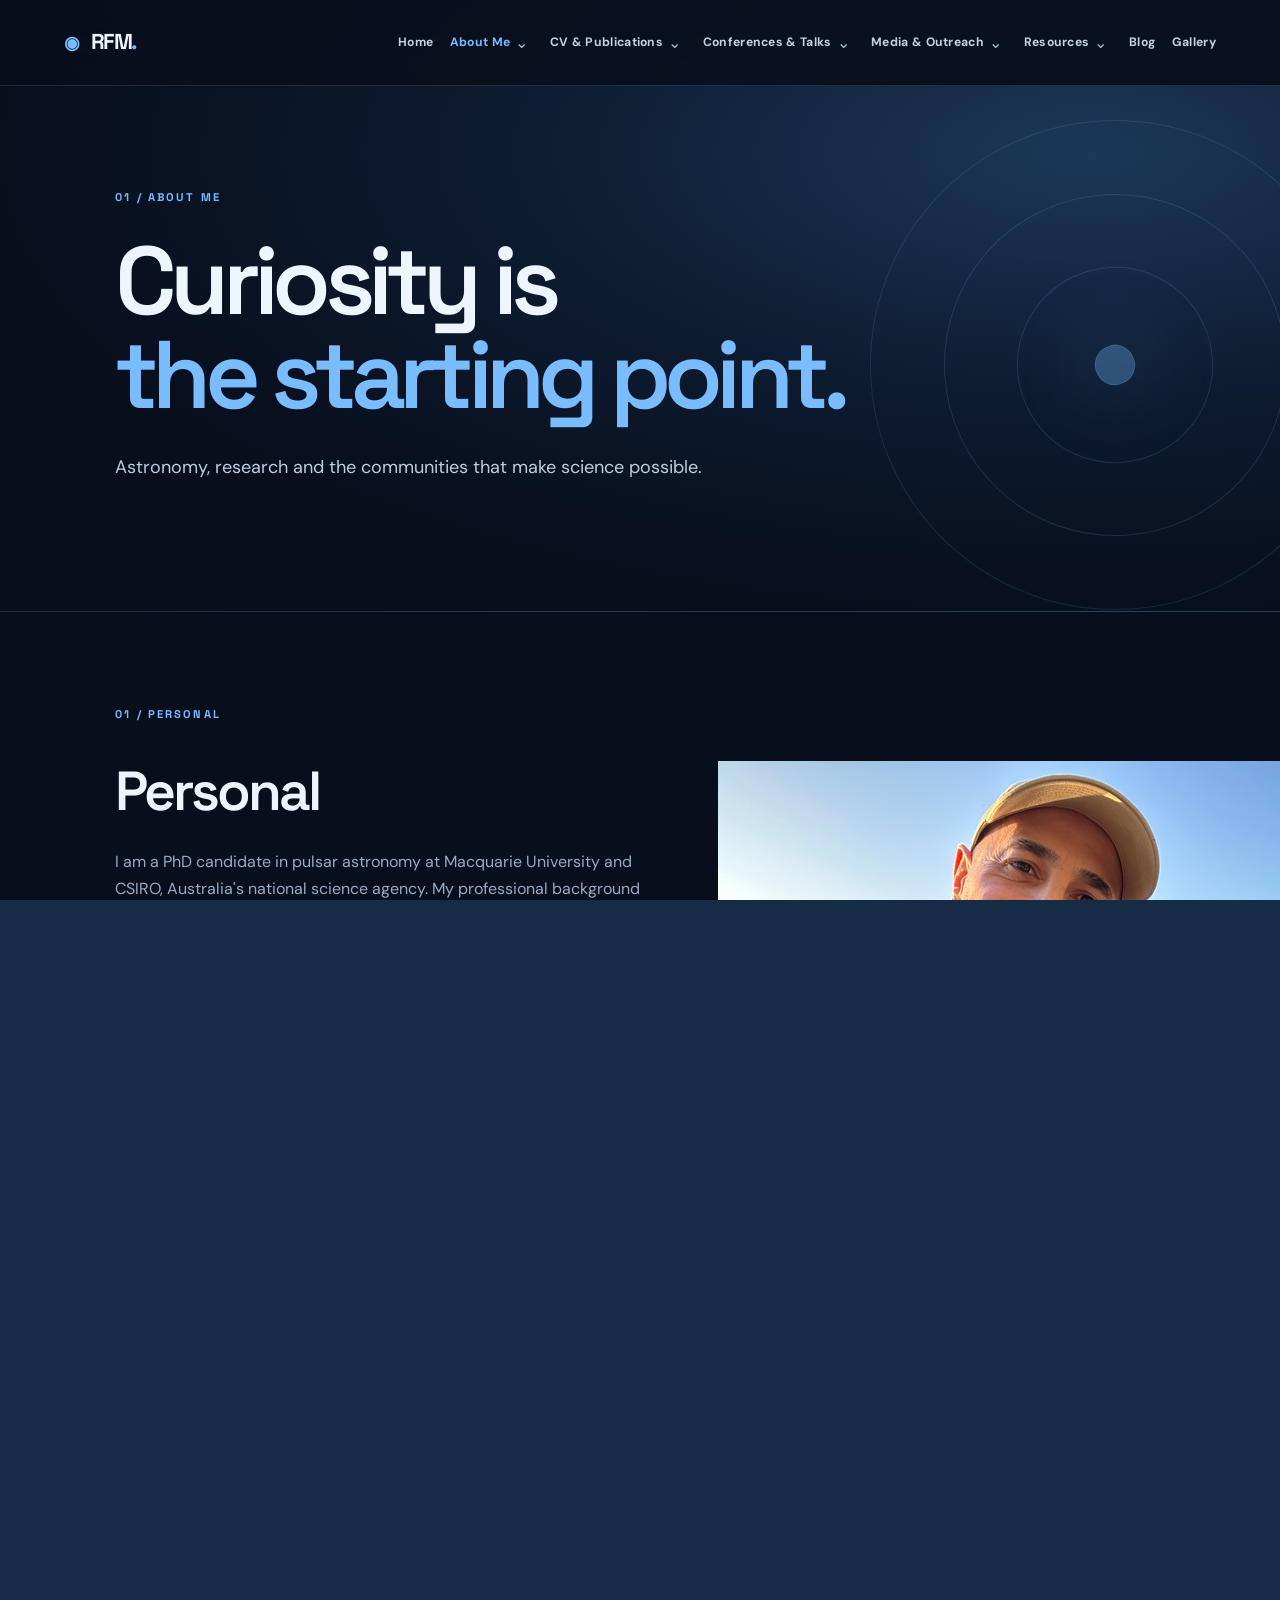
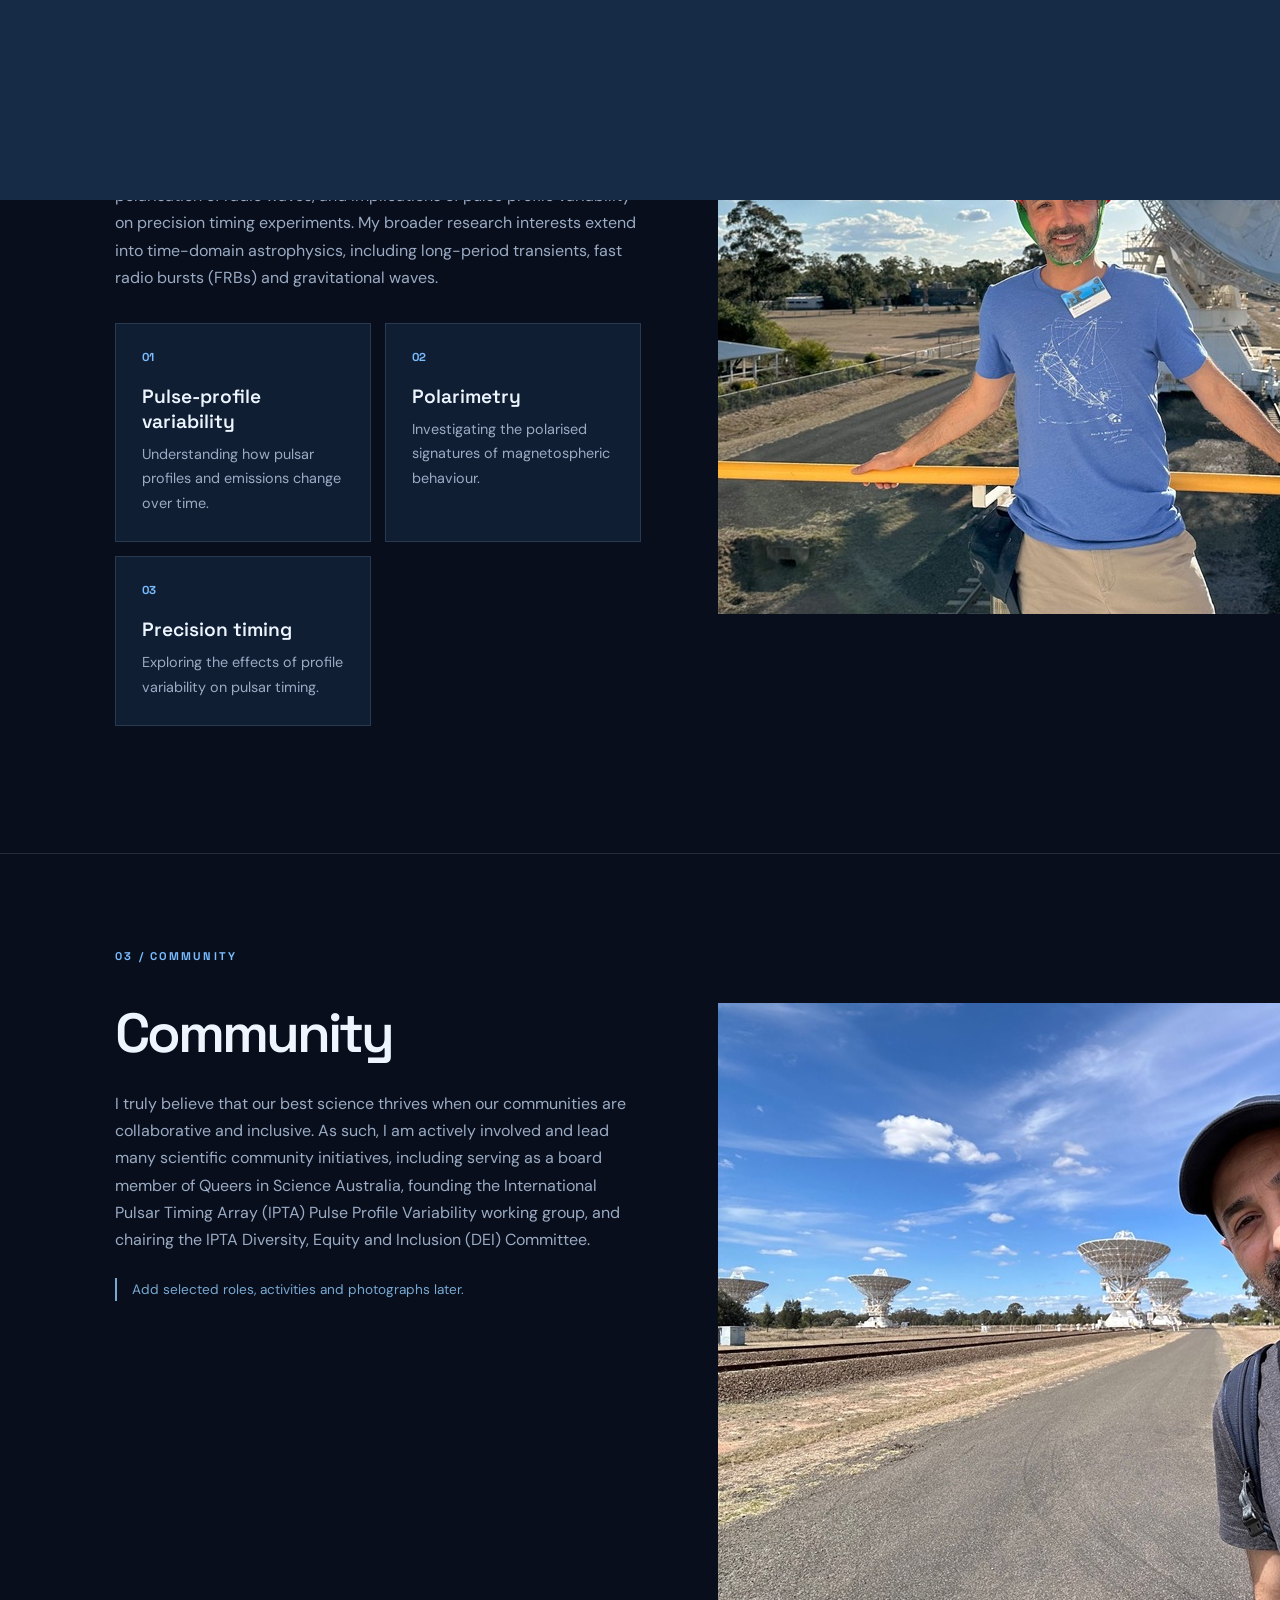
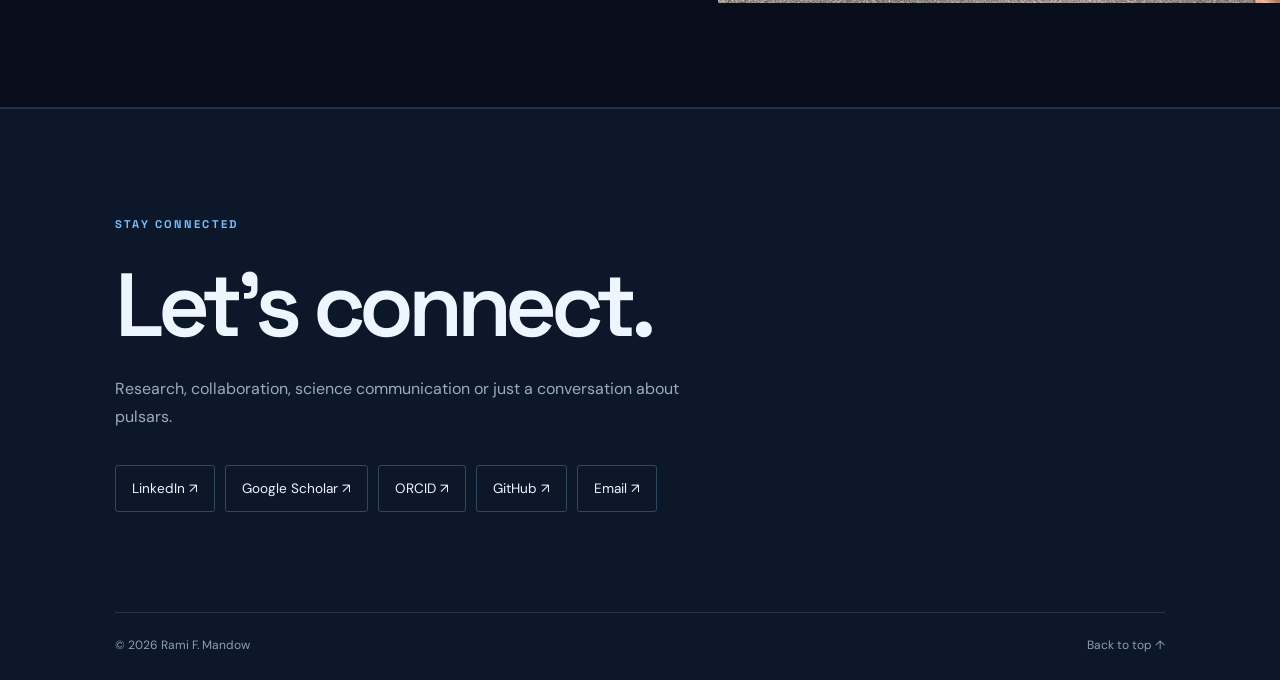
==== commit 01be1845: "Update about me page text.html" ====
--- a/about.html
+++ b/about.html
@@ -139,14 +139,11 @@
                         <h2>Personal</h2>
 
                         <p>
-                            I am a pulsar astronomer and science communicator based in Australia.
-                            This is a space to introduce my background, interests and the path
-                            that brought me to astronomy.
-                        </p>
-
-                        <p class="editor-note">
-                            Replace this introduction with your final biography.
-                        </p>
+                            I am a PhD candidate in pulsar astronomy at Macquarie University and CSIRO, Australia's national science agency. My professional background extends beyond academia, spanning finance, government, the not-for-profit sector, self-employment, and digital media, across a range of roles, including leadership positions. I am also the founder of SpaceAustralia.com, an independent astronomy and space science media platform.
+
+                            Outside of research, my passions include astronomy, astrophotography, science communication, mountain hiking, and spending time with my dog, Max.
+                        </p>
+
                     </div>
 
                     <div class="about-photo reveal" data-media-shape="landscape">
@@ -173,9 +170,7 @@
                         <h2>Research Focus</h2>
 
                         <p>
-                            My research focuses on long-term variability in millisecond pulsar
-                            emission, particularly discrete changes in pulse-profile morphology
-                            and their implications for precision timing and pulsar timing arrays.
+                            My research focuses on understanding variations in stable pulse profiles, pulsar emission processes and the neutron star magnetospheric environments that produce them, the propagation and polarisation of radio waves, and implications of pulse profile variability on precision timing experiments. My broader research interests extend into time-domain astrophysics, including long-period transients, fast radio bursts (FRBs) and gravitational waves.
                         </p>
 
                         <div class="card-grid">
@@ -183,7 +178,7 @@
                             <article class="info-card reveal">
                                 <div class="card-number">01</div>
                                 <h3>Pulse-profile variability</h3>
-                                <p>Understanding how pulsar emission changes over time.</p>
+                                <p>Understanding how pulsar profiles and emissions change over time.</p>
                             </article>
 
                             <article class="info-card reveal">
@@ -226,10 +221,7 @@
                         <h2>Community</h2>
 
                         <p>
-                            Scientific communities thrive through collaboration, mentorship
-                            and inclusive participation. This section will highlight my
-                            involvement in research collaborations, working groups and
-                            community initiatives.
+                            I truly believe that our best science thrives when our communities are collaborative and inclusive. As such, I am actively involved and lead many scientific community initiatives, including serving as a board member of Queers in Science Australia, founding the International Pulsar Timing Array (IPTA) Pulse Profile Variability working group, and chairing the IPTA Diversity, Equity and Inclusion (DEI) Committee.
                         </p>
 
                         <p class="editor-note">
--- a/assets/css/style.css
+++ b/assets/css/style.css
@@ -43,4 +43,49 @@
         right: 8px;
         font-size: 0.5rem;
     }
+
+
+
+/* About Me photographs */
+.section-layout .about-photo {
+    width: 100%;
+    max-width: 240px;
+    height: 180px;
+    overflow: hidden;
+    border-radius: 12px;
+    background: #101a2b;
+    justify-self: end;
 }
+
+.section-layout .about-photo img {
+    display: block;
+    width: 100%;
+    height: 100%;
+    object-fit: cover;
+    object-position: center;
+}
+
+@media (max-width: 768px) {
+    .section-layout .about-photo {
+        justify-self: center;
+    }
+}
+
+
+/* Force About Me photograph dimensions */
+.section-layout .about-photo {
+    width: 240px !important;
+    max-width: 240px !important;
+    height: 180px !important;
+    max-height: 180px !important;
+    aspect-ratio: 4 / 3;
+    overflow: hidden !important;
+}
+
+.section-layout .about-photo img {
+    display: block;
+    width: 240px !important;
+    height: 180px !important;
+    max-width: 100% !important;
+    object-fit: cover !important;
+}
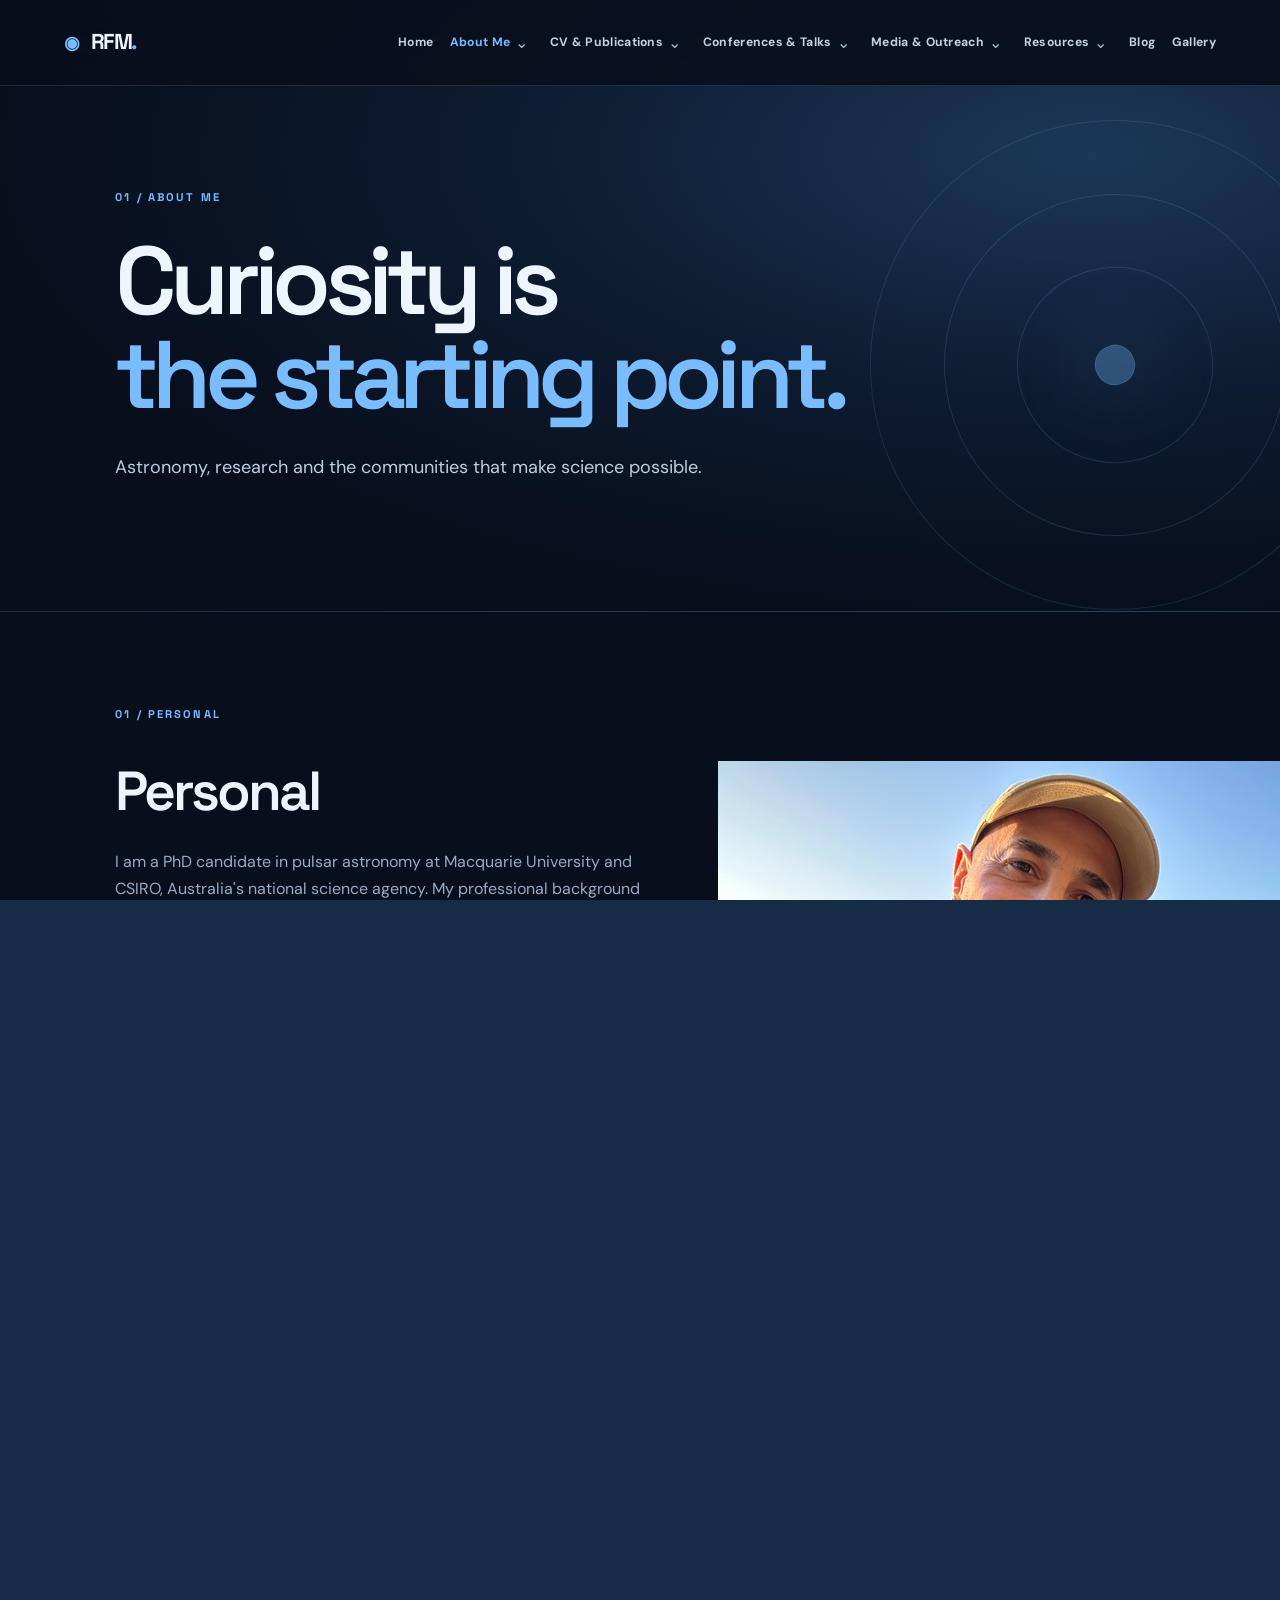
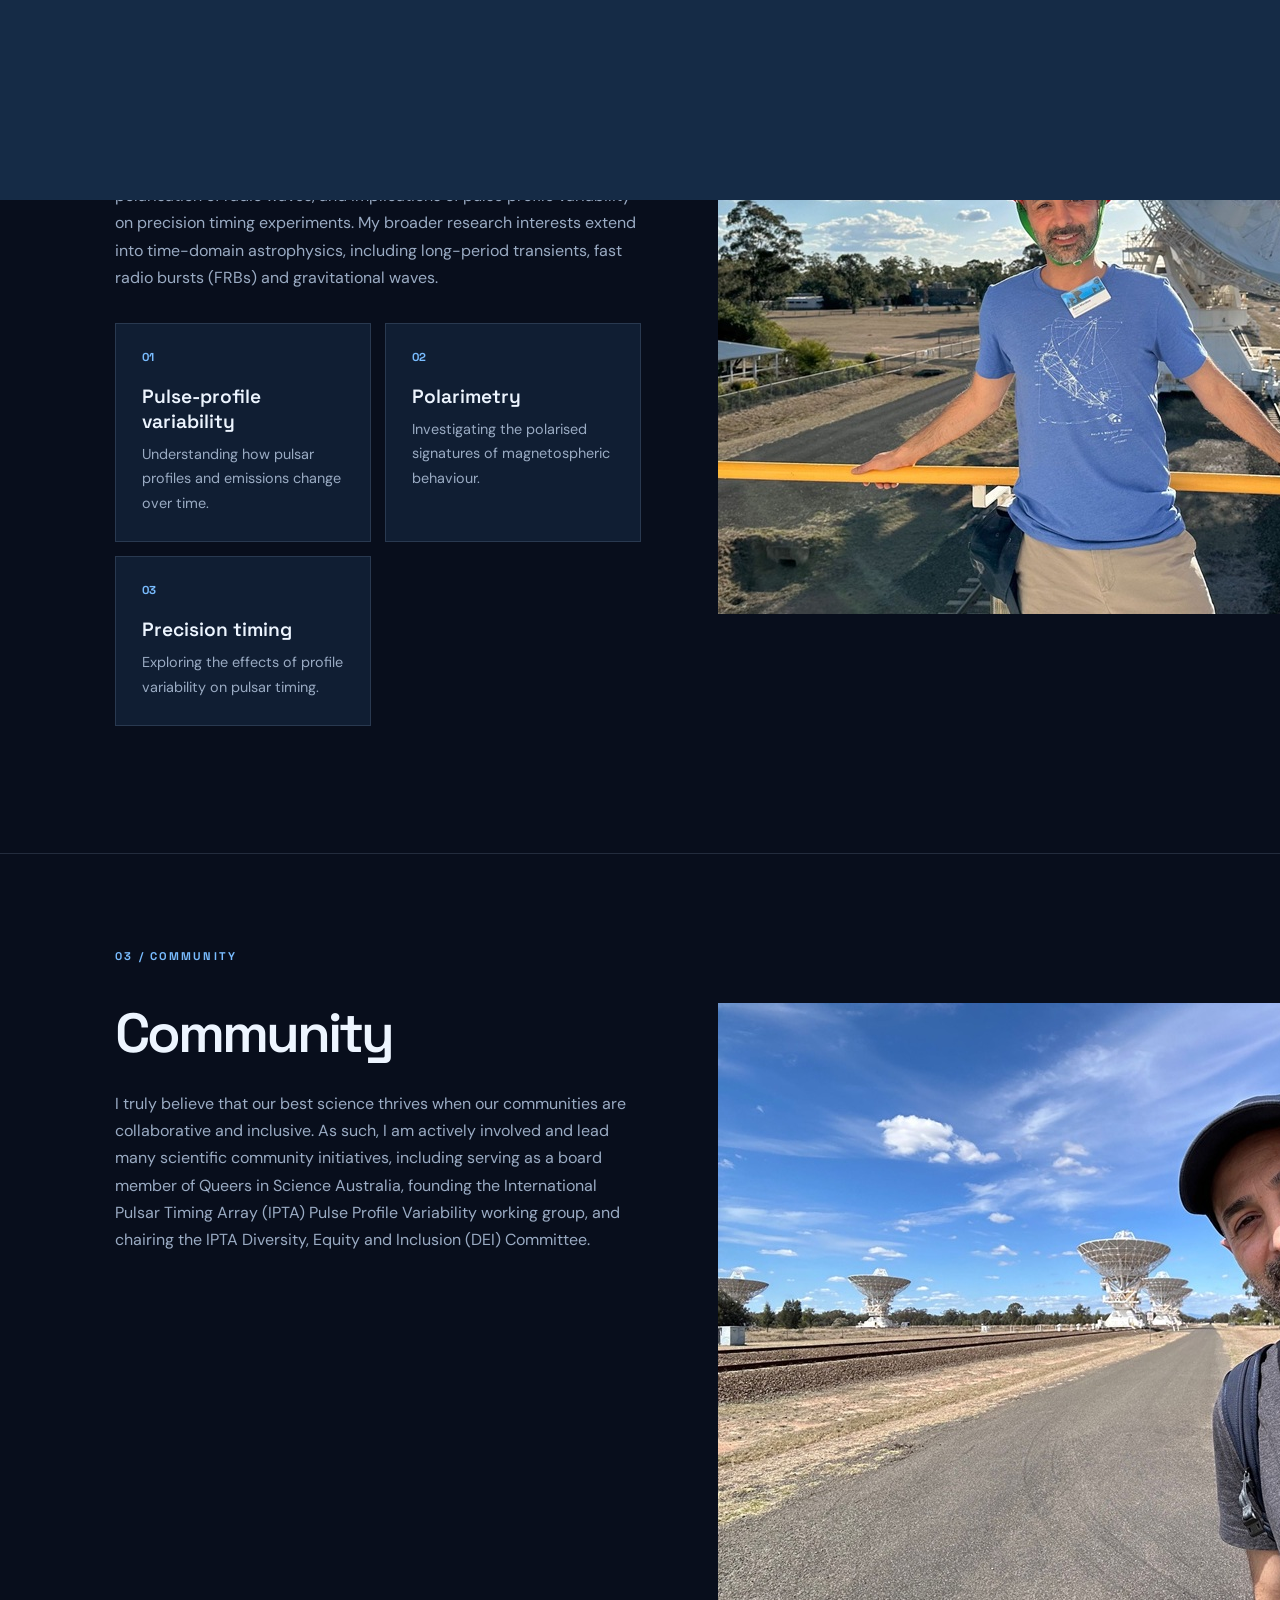
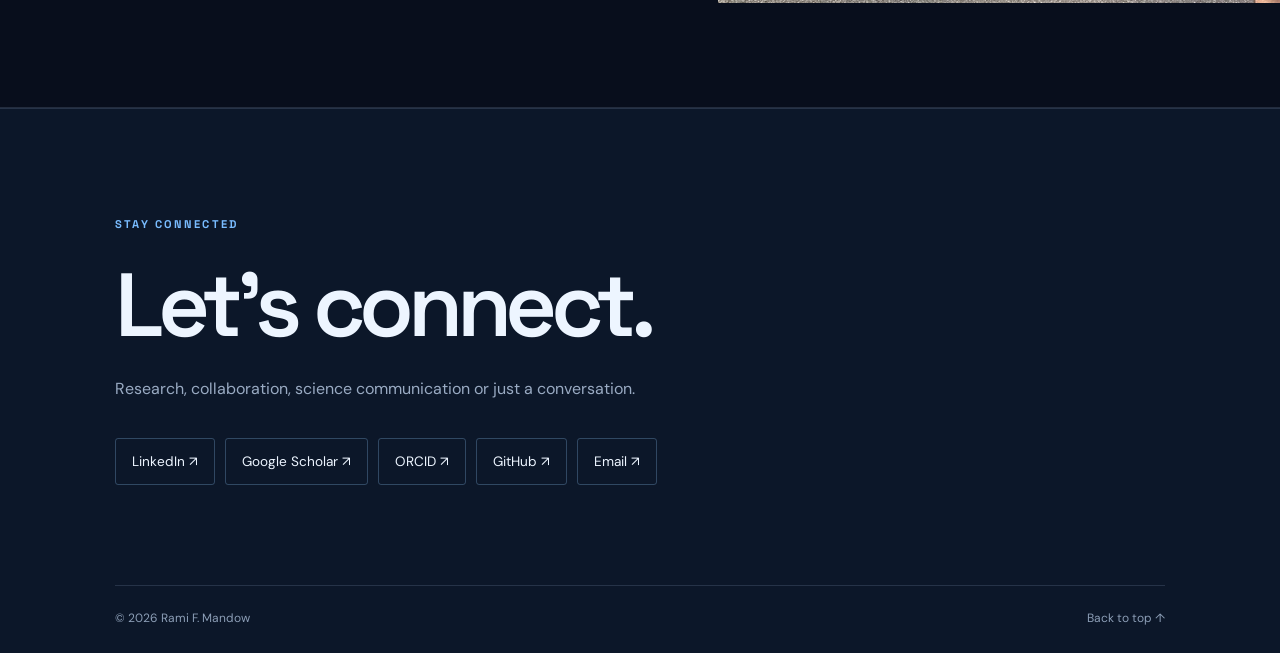
==== commit cdc89ba6: "Update about me footer changes.html" ====
--- a/about.html
+++ b/about.html
@@ -224,10 +224,6 @@
                             I truly believe that our best science thrives when our communities are collaborative and inclusive. As such, I am actively involved and lead many scientific community initiatives, including serving as a board member of Queers in Science Australia, founding the International Pulsar Timing Array (IPTA) Pulse Profile Variability working group, and chairing the IPTA Diversity, Equity and Inclusion (DEI) Committee.
                         </p>
 
-                        <p class="editor-note">
-                            Add selected roles, activities and photographs later.
-                        </p>
-
                     </div>
 
                     <div class="about-photo reveal" data-media-shape="landscape">
@@ -254,8 +250,7 @@
                 <h2>Let's connect.</h2>
 
                 <p>
-                    Research, collaboration, science communication or just a
-                    conversation about pulsars.
+                    Research, collaboration, science communication or just a conversation.
                 </p>
 
                 <div class="social-links">
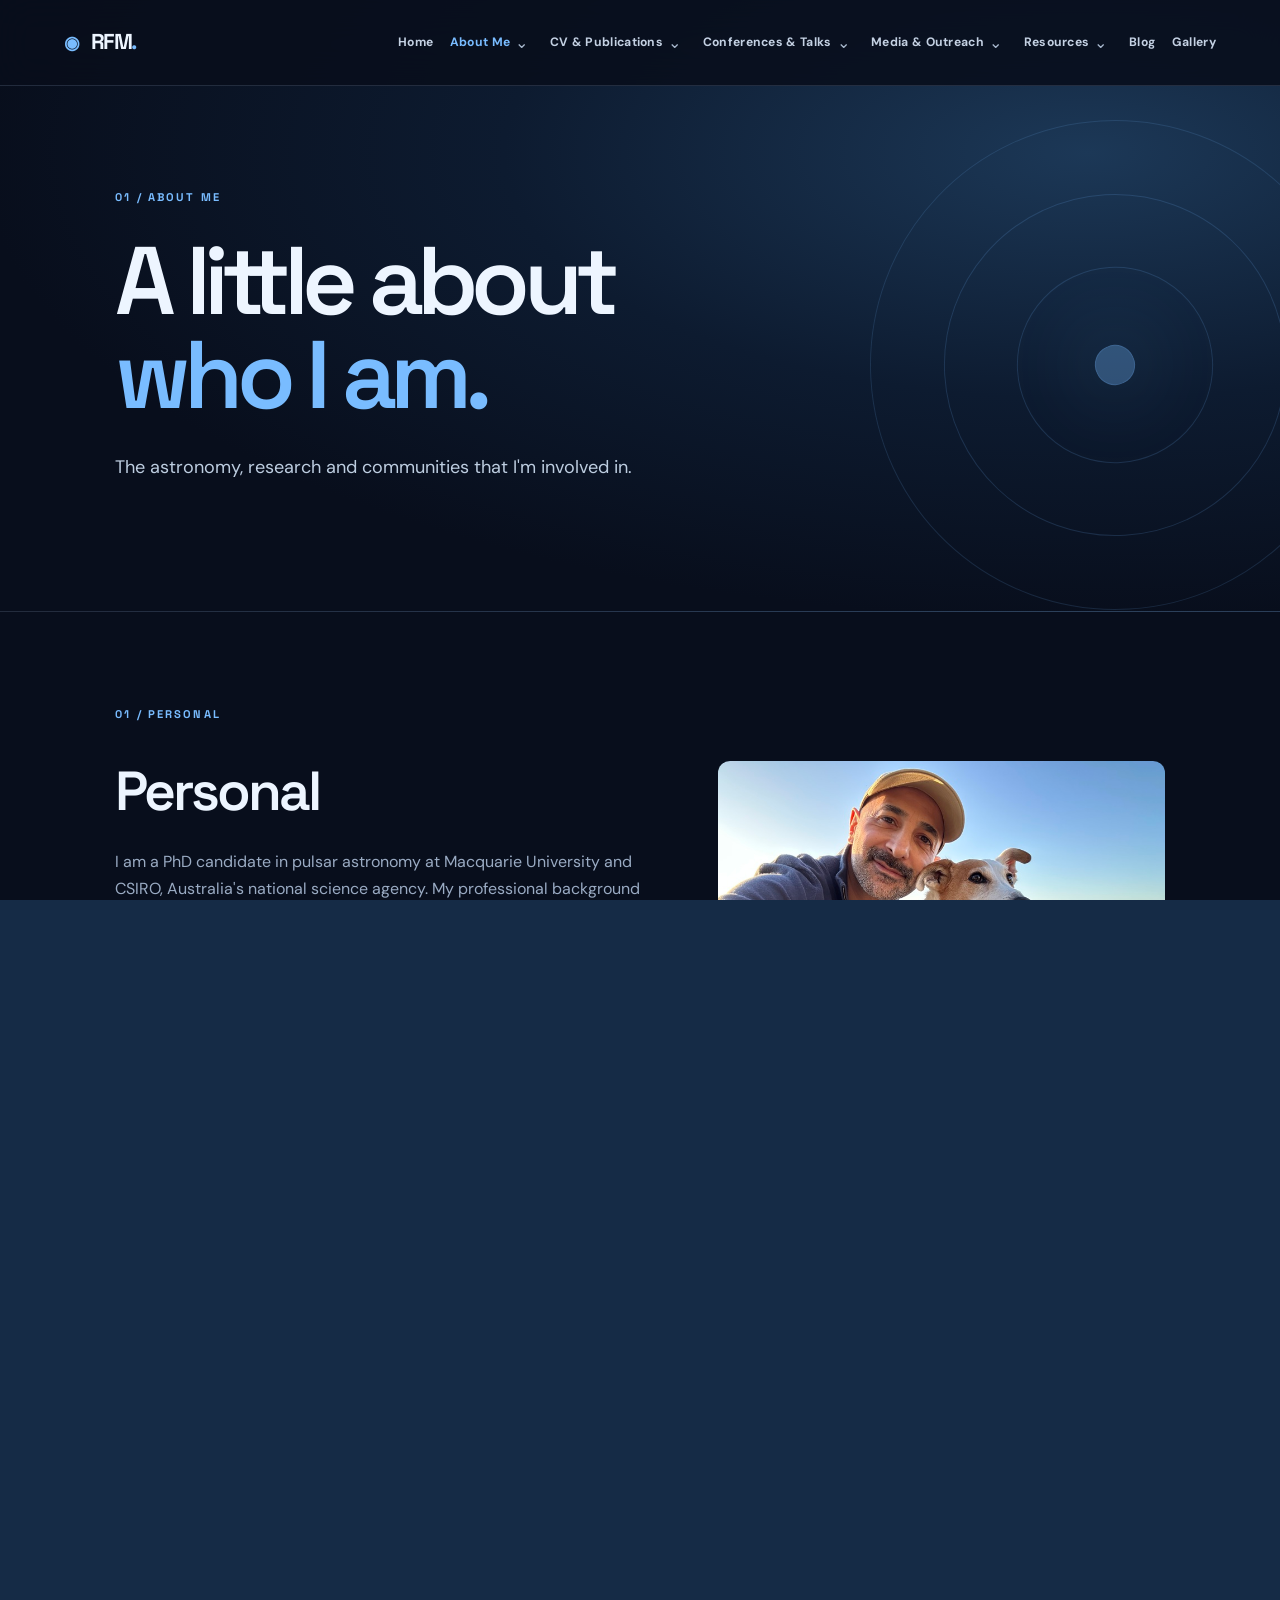
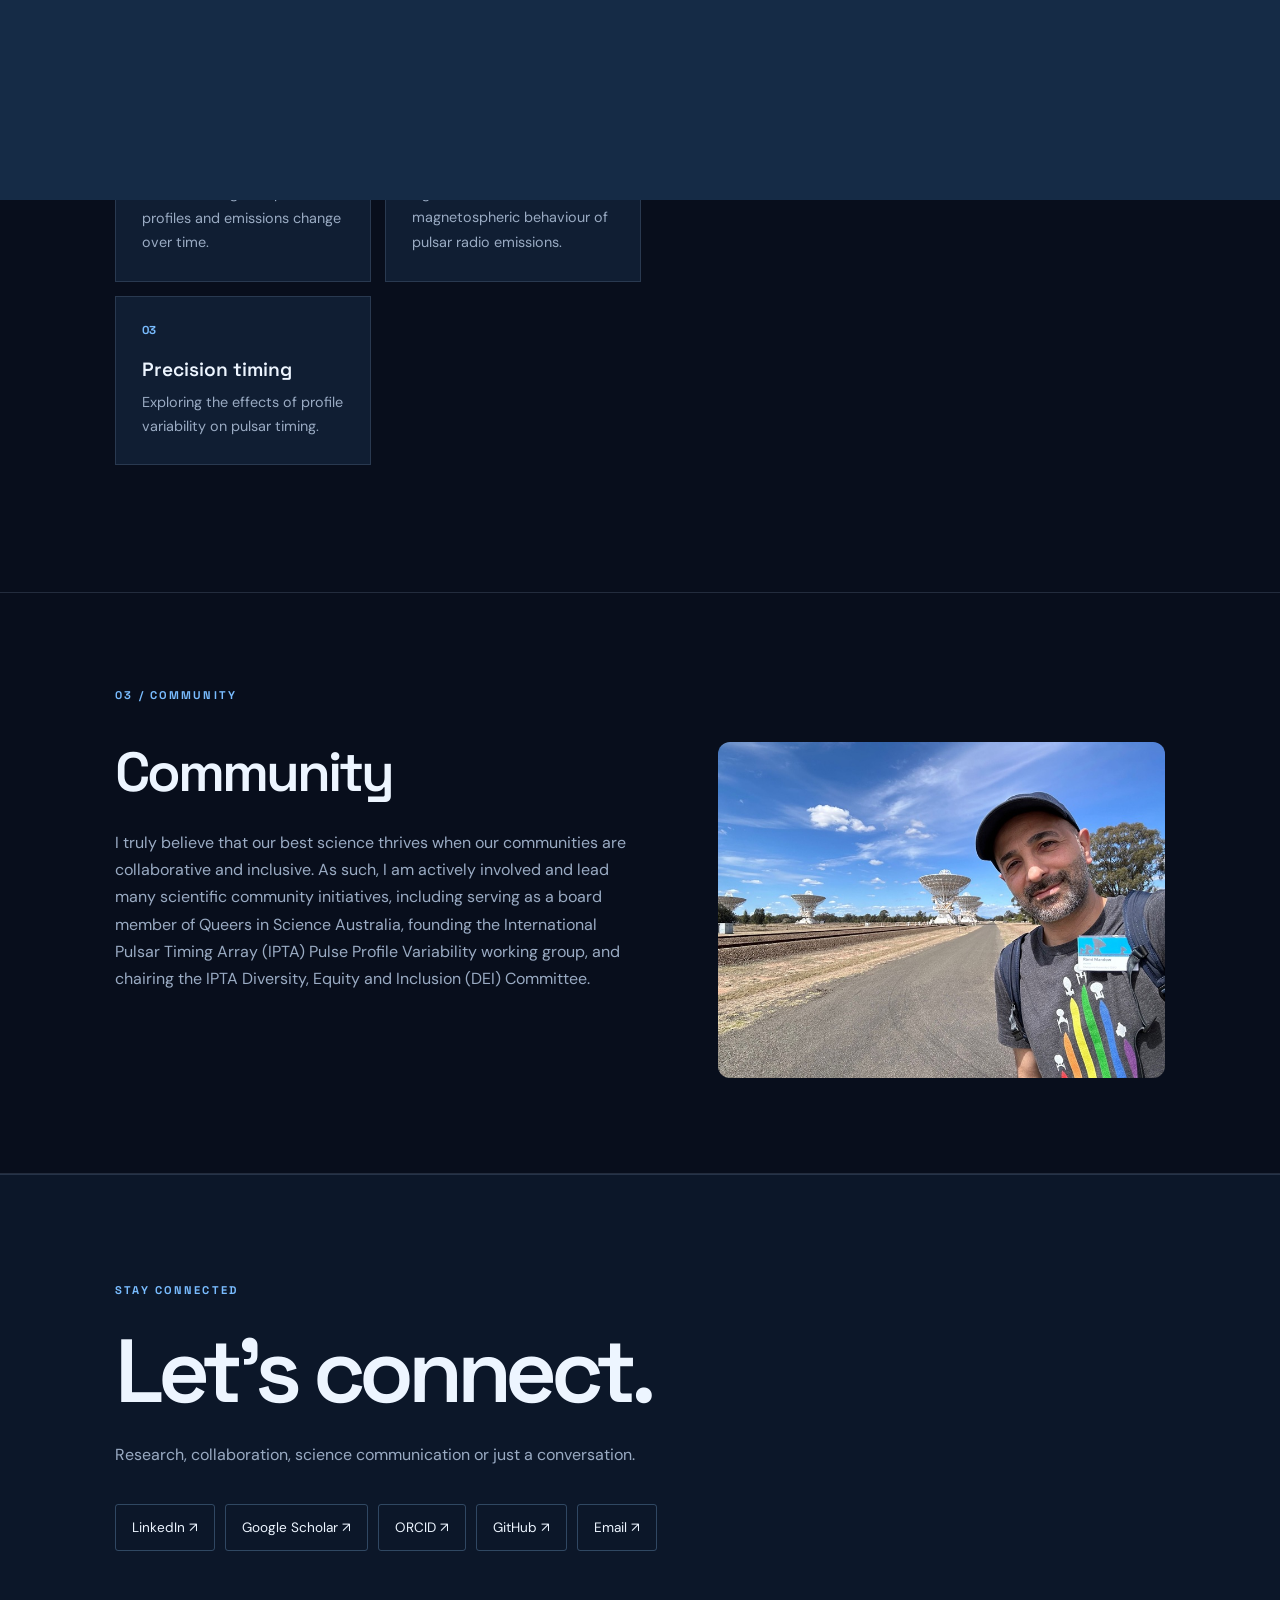
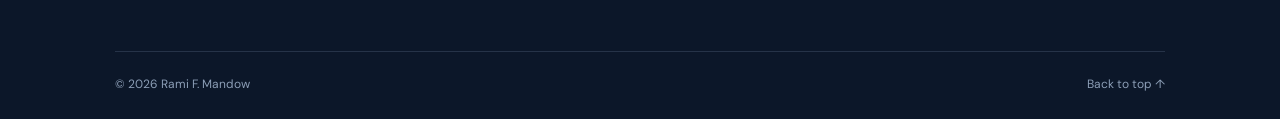
==== commit b1b3a77e: "Update about.html" ====
--- a/about.html
+++ b/about.html
@@ -112,12 +112,12 @@
                 <div class="eyebrow">01 / ABOUT ME</div>
 
                 <h1>
-                    Curiosity is<br />
-                    <em>the starting point.</em>
+                    A little about<br />
+                    <em>who I am.</em>
                 </h1>
 
                 <p class="lead">
-                    Astronomy, research and the communities that make science possible.
+                    The astronomy, research and communities that I'm involved in.
                 </p>
 
                 <div class="hero-orbit" aria-hidden="true">
@@ -184,7 +184,7 @@
                             <article class="info-card reveal">
                                 <div class="card-number">02</div>
                                 <h3>Polarimetry</h3>
-                                <p>Investigating the polarised signatures of magnetospheric behaviour.</p>
+                                <p>Investigating the polarised signatures and magnetospheric behaviour of pulsar radio emissions.</p>
                             </article>
 
                             <article class="info-card reveal">
--- a/assets/css/style.css
+++ b/assets/css/style.css
@@ -43,6 +43,7 @@
         right: 8px;
         font-size: 0.5rem;
     }
+}
 
 
 
@@ -72,20 +73,27 @@
 }
 
 
-/* Force About Me photograph dimensions */
+/* About Me photograph dimensions */
 .section-layout .about-photo {
-    width: 240px !important;
-    max-width: 240px !important;
-    height: 180px !important;
-    max-height: 180px !important;
+    width: 100% !important;
+    max-width: 600px !important;
+    height: auto !important;
+    max-height: none !important;
     aspect-ratio: 4 / 3;
     overflow: hidden !important;
 }
 
 .section-layout .about-photo img {
     display: block;
-    width: 240px !important;
-    height: 180px !important;
+    width: 100% !important;
+    height: 100% !important;
     max-width: 100% !important;
     object-fit: cover !important;
 }
+
+/* Homepage research heading */
+.intro-band h2.research-heading {
+    font-size: 60px !important;
+    line-height: 1.1 !important;
+}
+
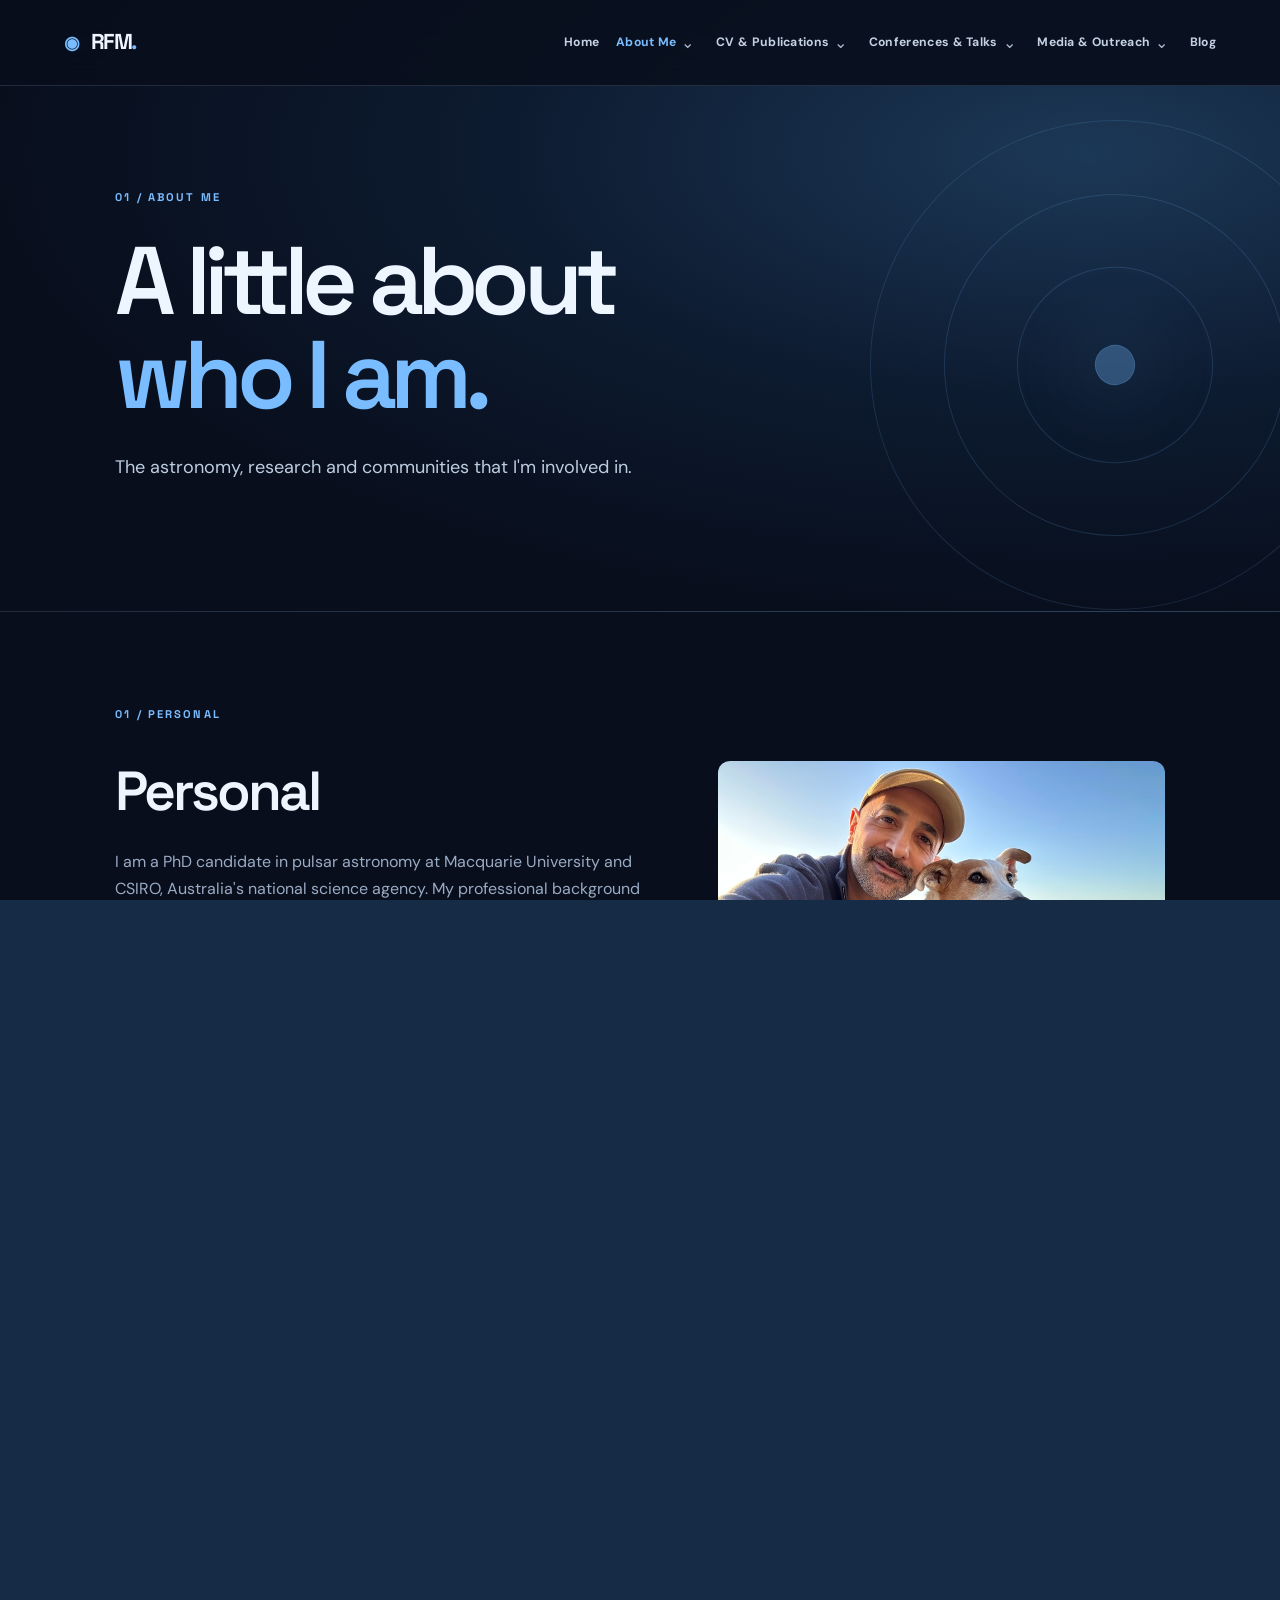
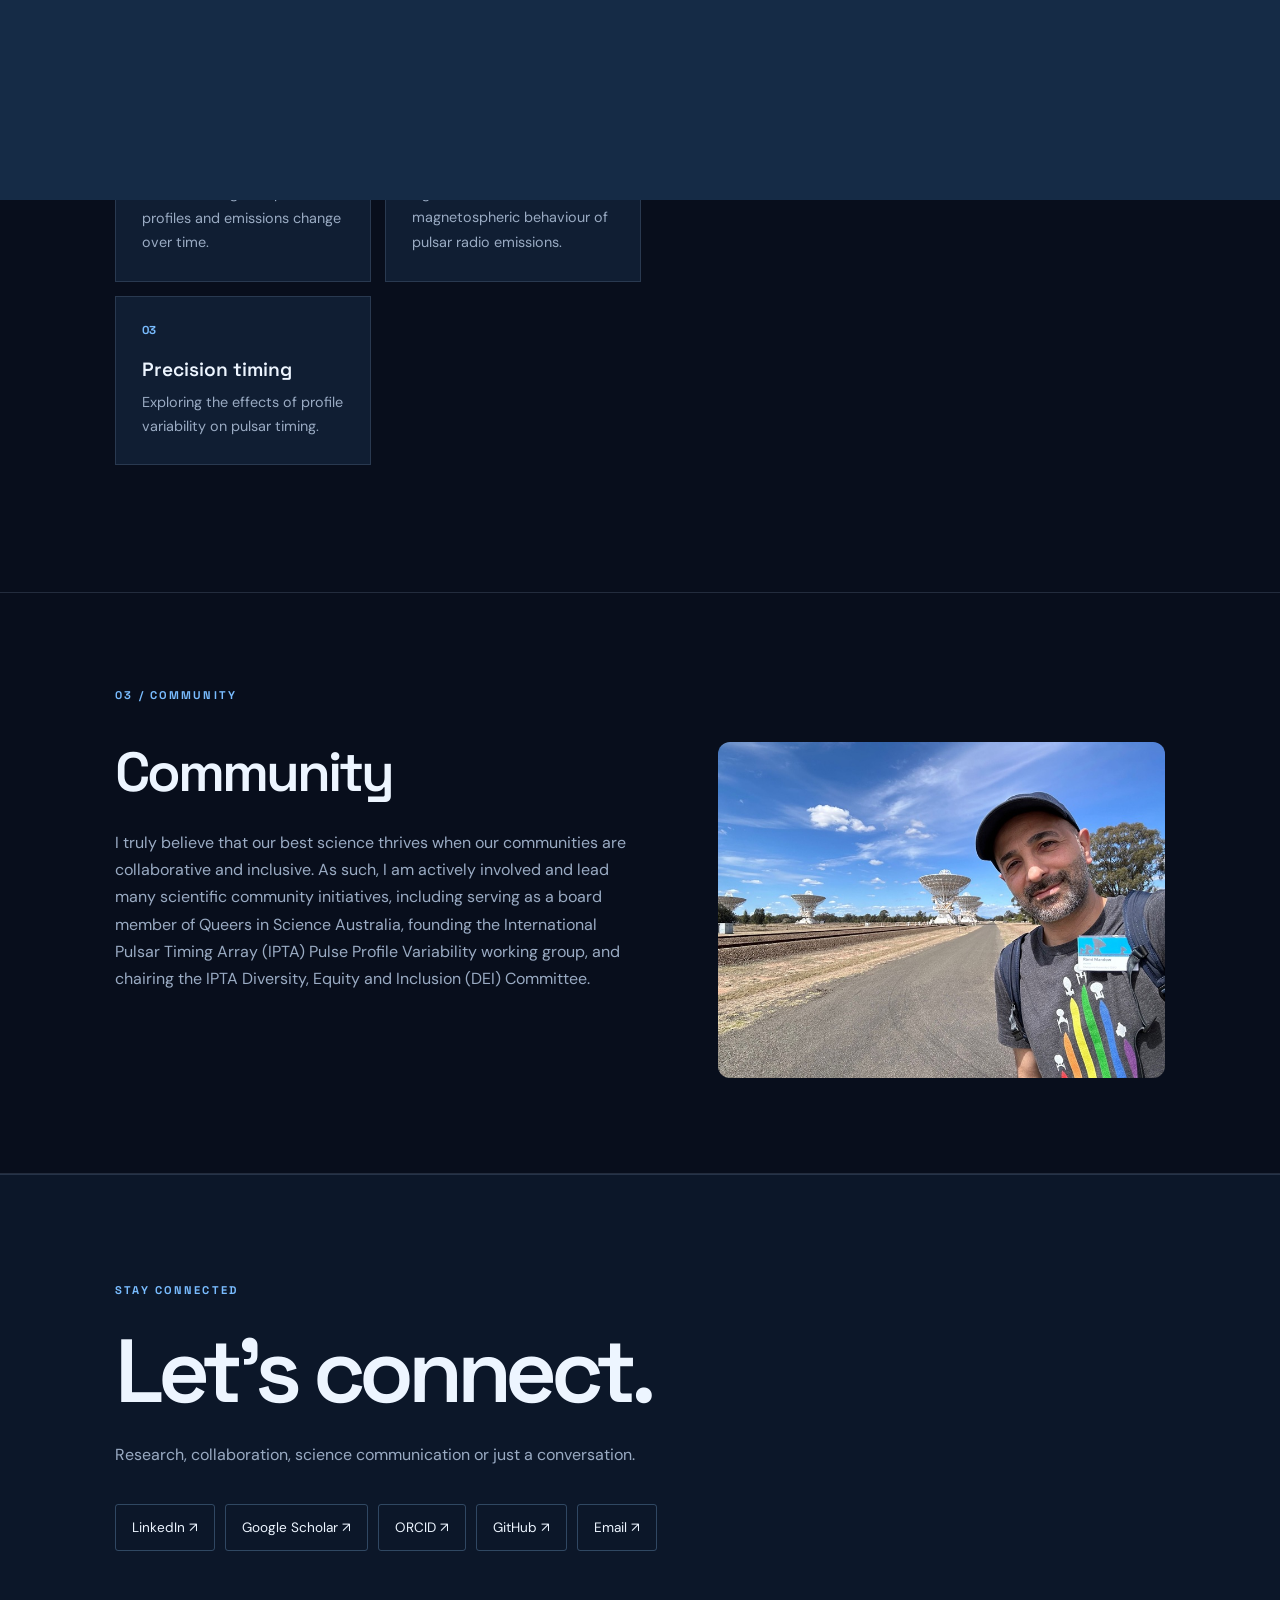
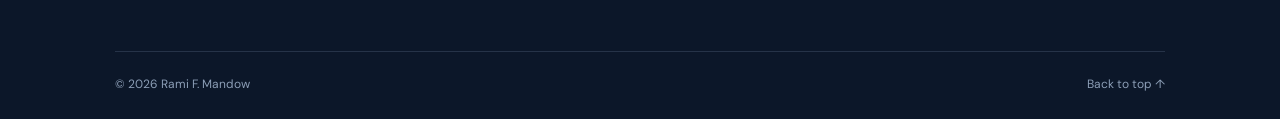
==== commit 4de21c84: "Update about.html" ====
--- a/about.html
+++ b/about.html
@@ -82,6 +82,7 @@
                         </ul>
                     </li>
 
+                    <!-- hidden until further notice
                     <li class="nav-item">
                         <a class="nav-link" href="resources.html">Resources</a>
                         <button class="dropdown-toggle" aria-expanded="false" aria-label="Open Resources submenu">⌄</button>
@@ -90,15 +91,16 @@
                             <li><a href="resources.html#scripts-calculators">Scripts &amp; Calculators</a></li>
                         </ul>
                     </li>
-
+                    -->
                     <li class="nav-item">
                         <a class="nav-link" href="blog.html">Blog</a>
                     </li>
 
+                    <!-- hidden until further notice
                     <li class="nav-item">
                         <a class="nav-link" href="gallery.html">Gallery</a>
                     </li>
-
+                    -->
                 </ul>
             </nav>
 
--- a/assets/css/style.css
+++ b/assets/css/style.css
@@ -97,3 +97,193 @@
     line-height: 1.1 !important;
 }
 
+/* Publications section */
+
+.publication-list {
+    margin: 15px 0 45px;
+    padding-left: 25px;
+    color: var(--muted);
+}
+
+.publication-list li {
+    margin-bottom: 12px;
+    line-height: 1.7;
+}
+
+.publication-list a {
+    color: #79bcff !important;
+    text-decoration: underline;
+    text-underline-offset: 4px;
+    text-decoration-thickness: 1px;
+    transition: color 0.2s ease;
+}
+
+.publication-list a:hover {
+    color: #d3eaff !important;
+    text-decoration-thickness: 2px;
+}
+
+.publications-subheading {
+    margin-top: 35px;
+    margin-bottom: 15px;
+    font-size: 1.1rem;
+    font-weight: 600;
+}
+
+/* Publication summary statistics */
+
+/* Publication summary statistics */
+
+.publication-stats {
+    display: grid;
+    grid-template-columns: repeat(3, minmax(0, 1fr));
+    gap: 16px;
+    margin: 20px 0 45px;
+}
+
+.publication-stat {
+    display: flex;
+    flex-direction: column;
+    align-items: center;
+    justify-content: center;
+    text-align: center;
+    padding: 12px 15px;
+    background: #101e34;
+    border: 1px solid var(--line);
+    border-radius: 4px;
+}
+
+.stat-number {
+    font-family: 'Space Grotesk', sans-serif;
+    font-size: clamp(2.5rem, 4vw, 4rem);
+    font-weight: 700;
+    line-height: 1.1;
+    color: var(--accent);
+}
+
+.stat-label {
+    margin-top: 12px;
+    font-size: 0.85rem;
+    font-weight: 600;
+    color: var(--text);
+}
+
+/* Mobile layout */
+@media (max-width: 600px) {
+    .publication-stats {
+        grid-template-columns: 1fr;
+        gap: 10px;
+    }
+
+    .publication-stat {
+        padding: 20px 15px;
+    }
+}    
+
+
+/* =========================================
+   CONFERENCES & TALKS — EVENT ROWS
+   ========================================= */
+
+.event-list {
+    margin-top: 35px;
+    border-top: 1px solid var(--line);
+}
+
+.event-row {
+    display: grid;
+    grid-template-columns: minmax(0, 1fr) 160px;
+    gap: 35px;
+    align-items: center;
+    padding: 28px 0;
+    border-bottom: 1px solid var(--line);
+}
+
+.event-details {
+    min-width: 0;
+}
+
+.event-details h3 {
+    font-family: 'Space Grotesk', sans-serif;
+    font-size: 1.35rem;
+    font-weight: 600;
+    line-height: 1.3;
+    letter-spacing: -0.03em;
+    margin: 0 0 10px;
+    color: var(--text);
+}
+
+.event-meta {
+    color: var(--accent) !important;
+    font-size: 0.85rem;
+    font-weight: 600;
+    margin: 0 0 10px;
+}
+
+.event-description {
+    color: var(--muted);
+    font-size: 0.95rem;
+    line-height: 1.6;
+    margin: 0;
+    max-width: none !important;
+    width: 100%;
+}
+
+/* Small image / logo area */
+
+.event-image {
+    width: 160px;
+    height: 110px;
+    background: #101e34;
+    border: 1px solid var(--line);
+    border-radius: 4px;
+    overflow: hidden;
+    display: flex;
+    align-items: center;
+    justify-content: center;
+}
+
+.event-image span {
+    font-family: 'Space Grotesk', sans-serif;
+    font-size: 0.65rem;
+    font-weight: 700;
+    letter-spacing: 0.12em;
+    color: #6484a5;
+}
+
+.event-image img {
+    width: 100%;
+    height: 100%;
+    object-fit: contain;
+    display: block;
+}
+
+/* Responsive layout */
+
+@media (max-width: 600px) {
+
+    .event-row {
+        grid-template-columns: minmax(0, 1fr) 90px;
+        gap: 15px;
+        padding: 22px 0;
+        align-items: start;
+    }
+
+    .event-details h3 {
+        font-size: 1.1rem;
+    }
+
+    .event-image {
+        width: 90px;
+        height: 75px;
+    }
+
+    .event-image span {
+        font-size: 0.45rem;
+        text-align: center;
+    }
+
+    .event-description {
+        font-size: 0.85rem;
+    }
+}
